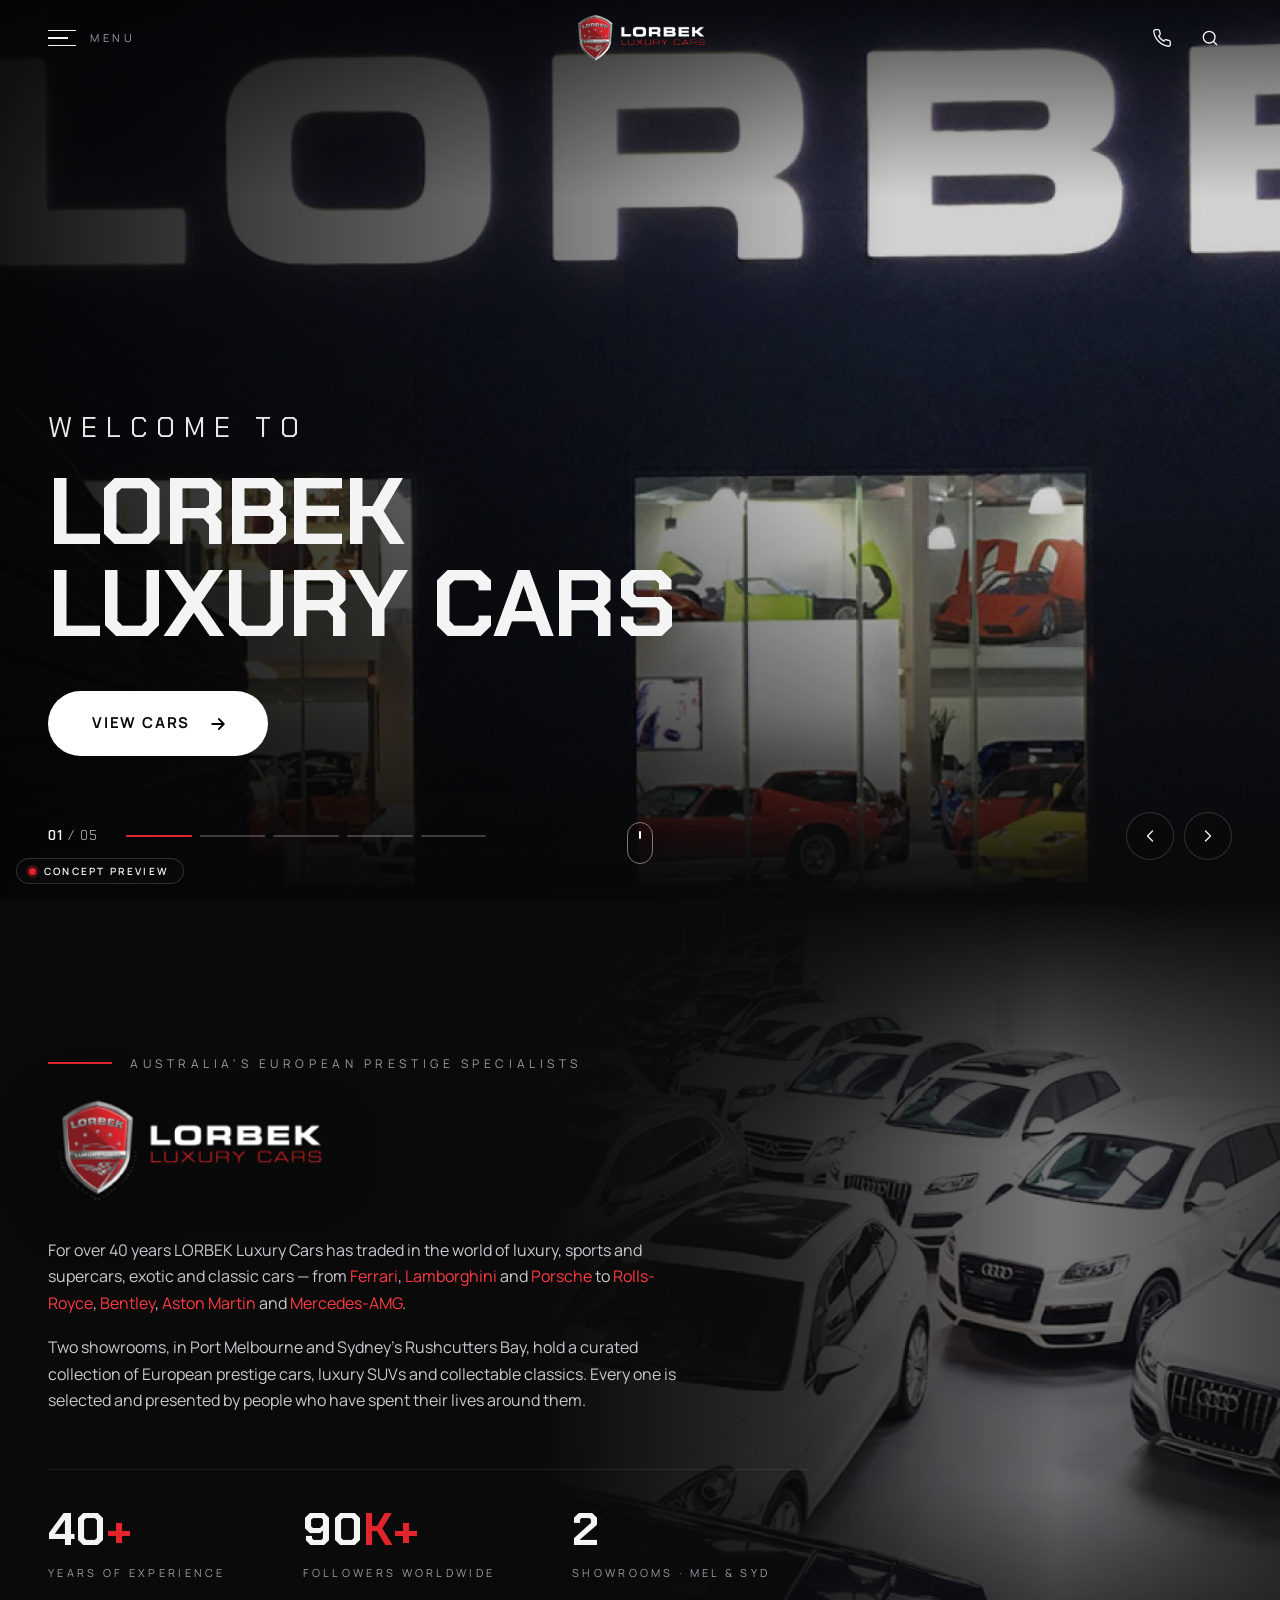
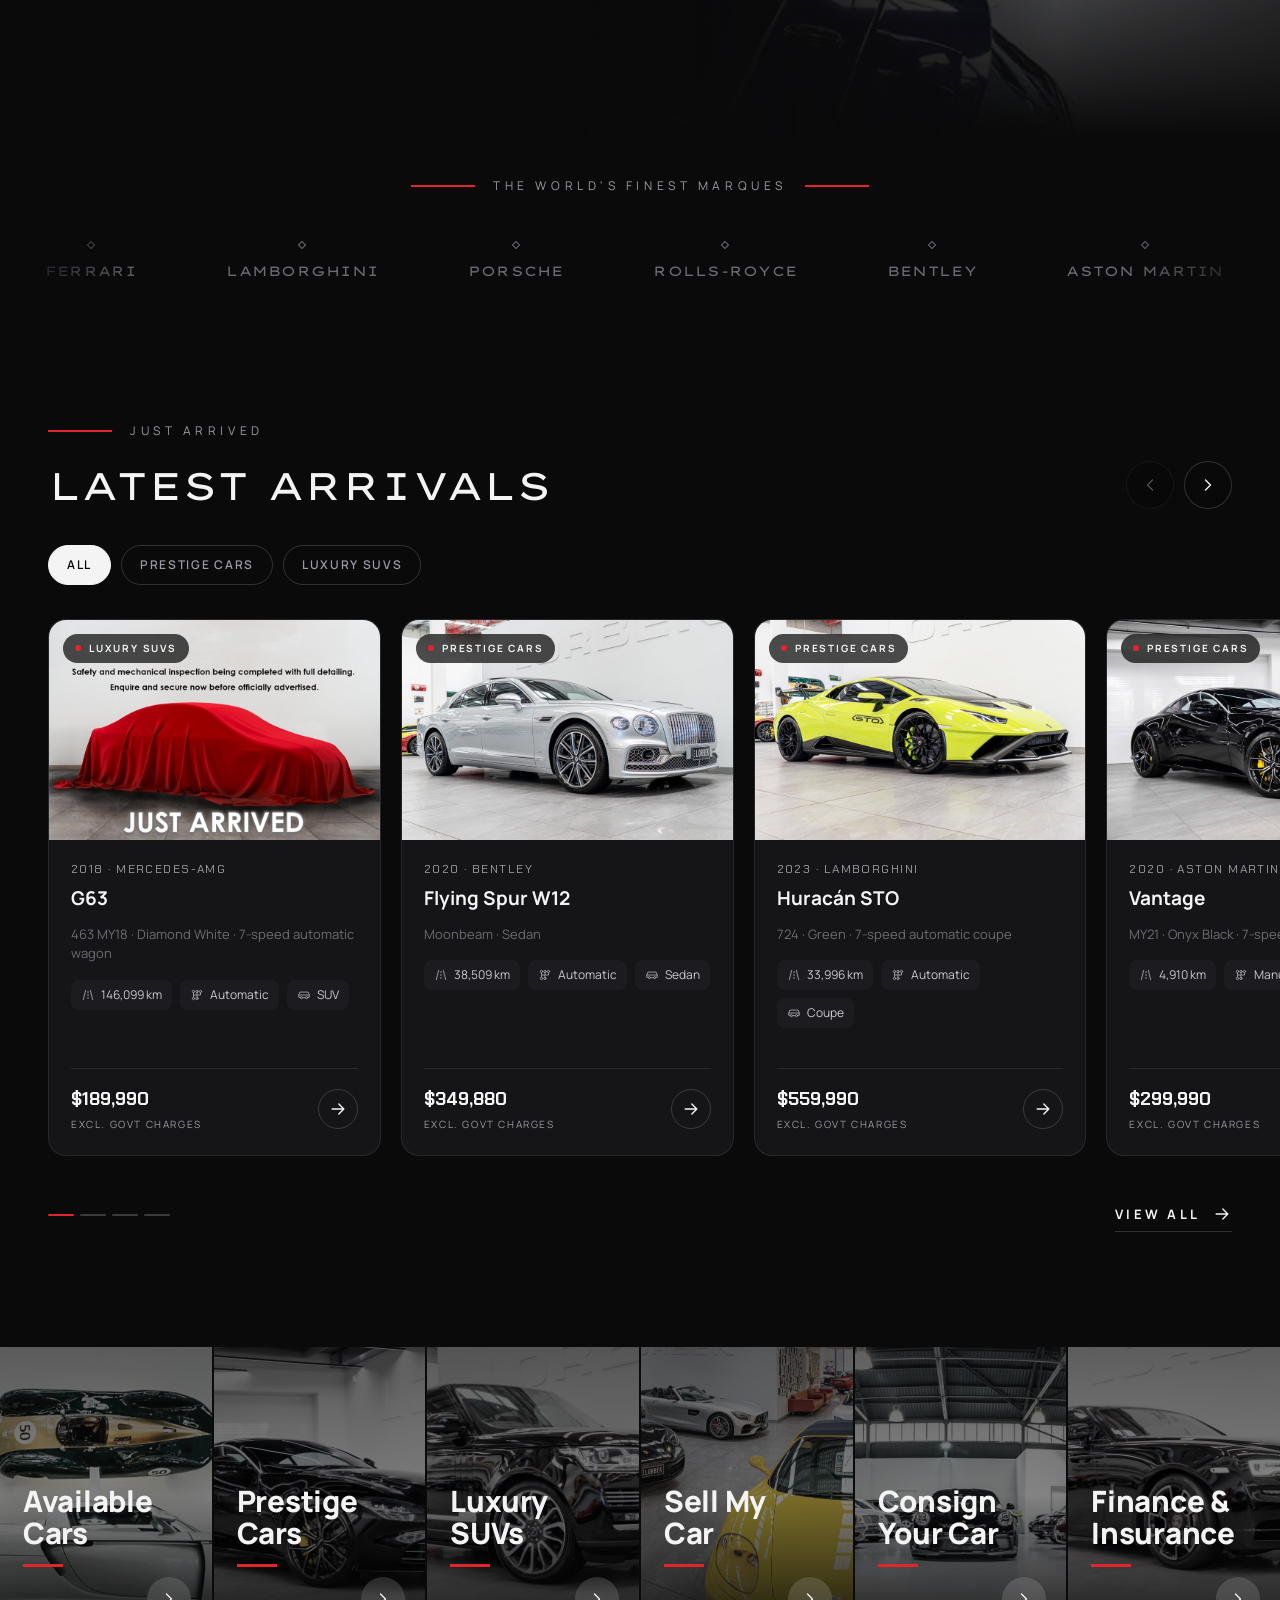
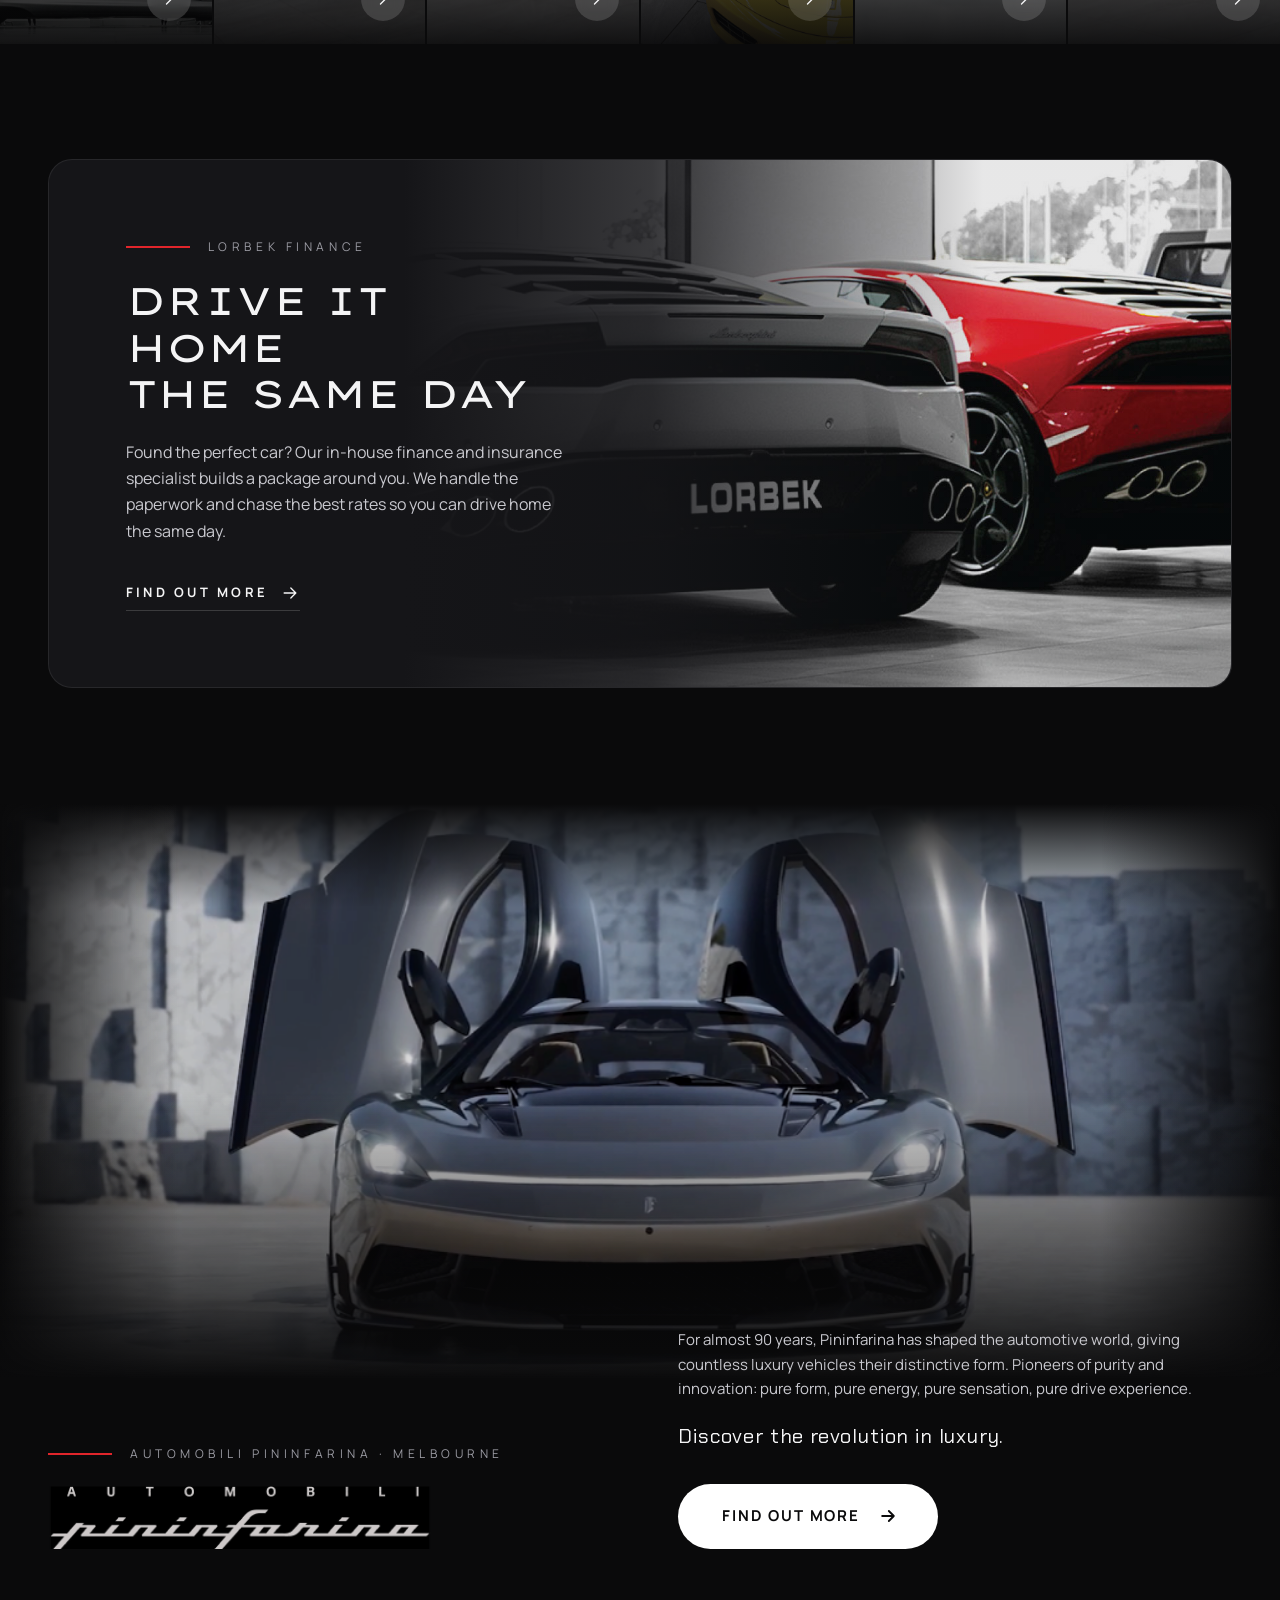
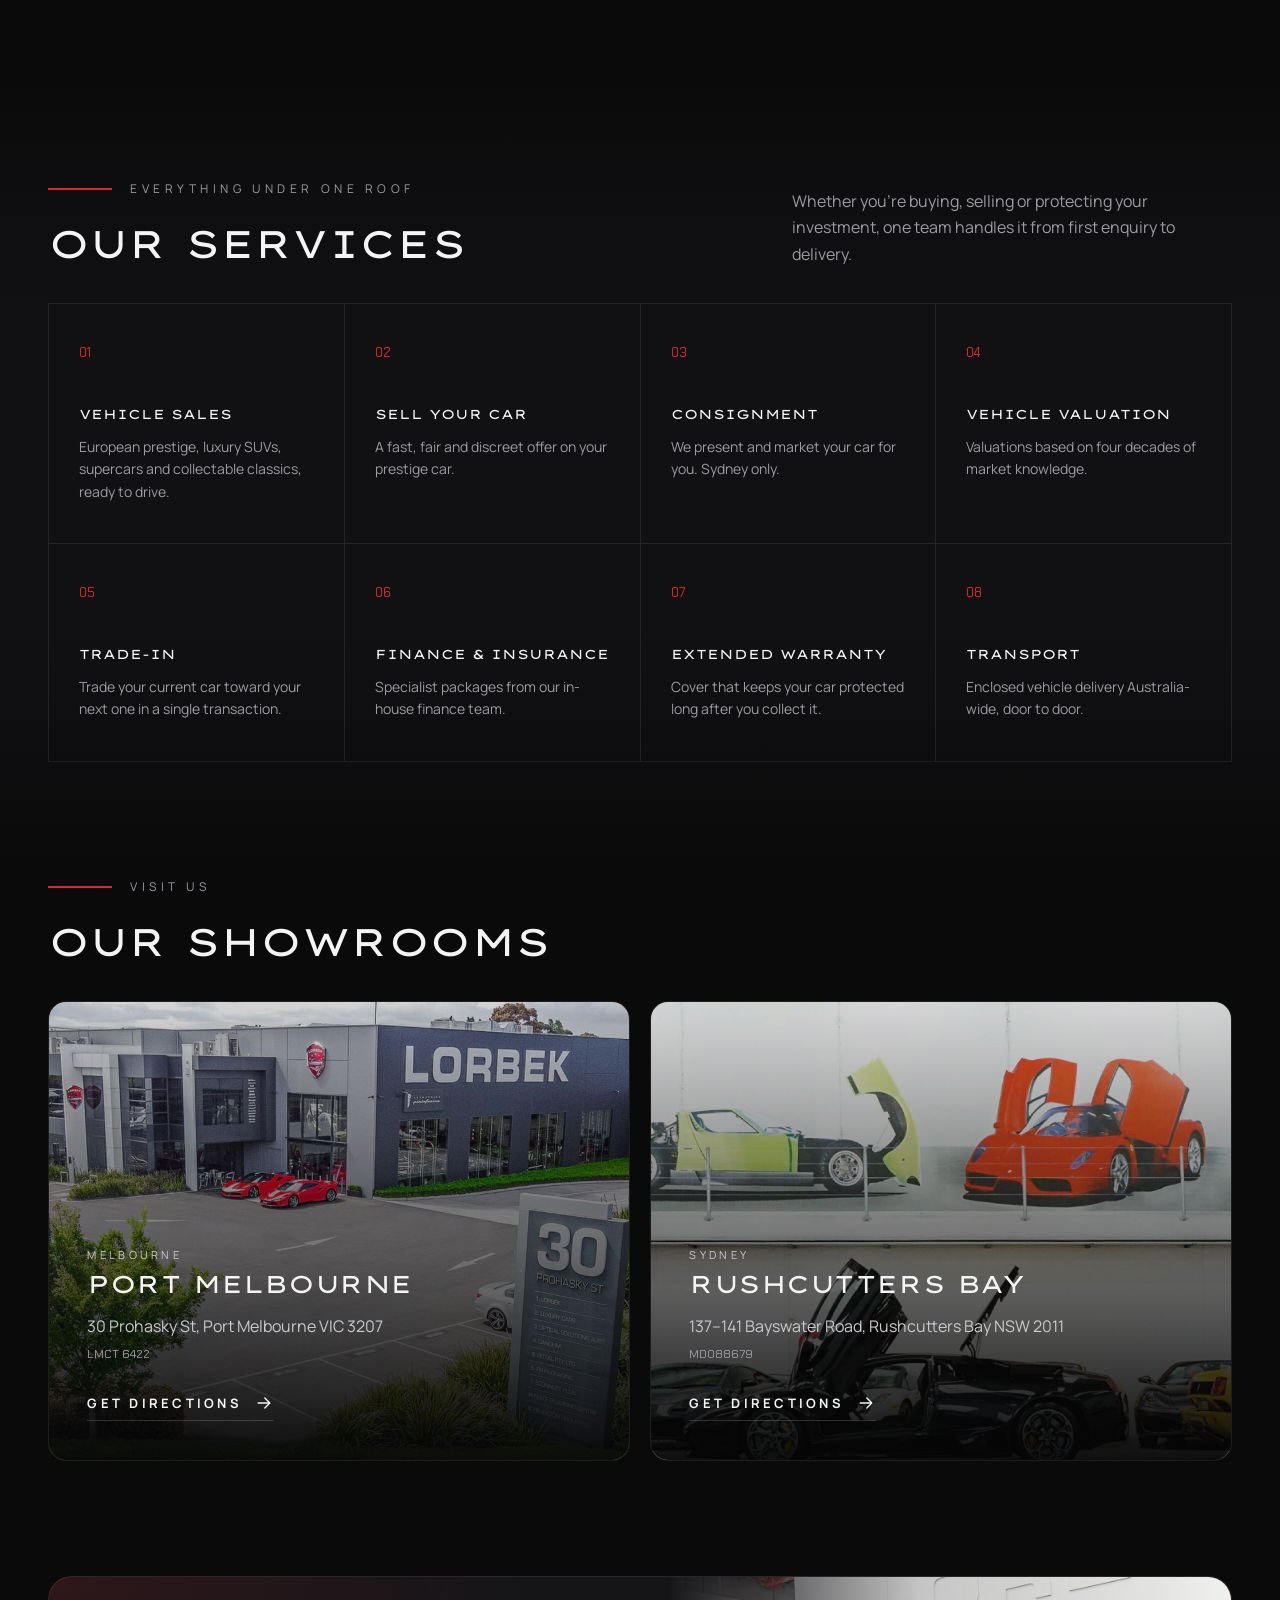
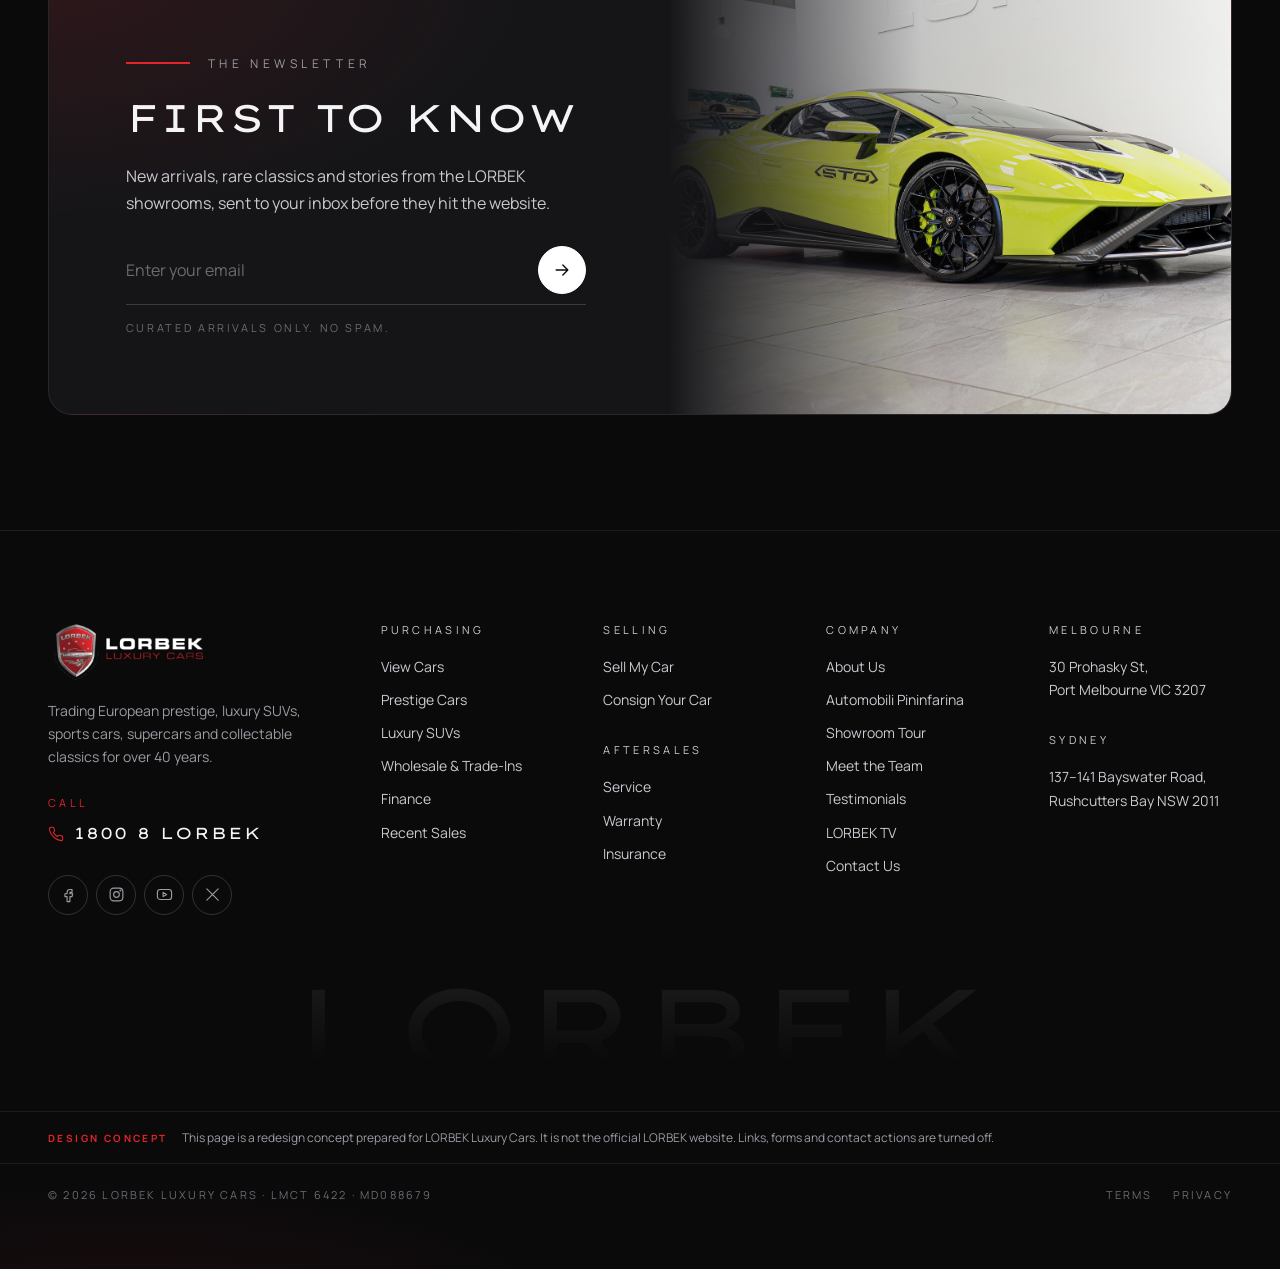
==== concept-share/index.html @ 87b2e8a1 "Initial Upload" ====
<!doctype html>
<html lang="en-AU">
<head>
  <meta charset="utf-8">
  <meta name="viewport" content="width=device-width, initial-scale=1">
  <title>LORBEK Website Concept</title>
  <meta name="robots" content="noindex, nofollow">
  <meta name="description" content="LORBEK Luxury Cars has traded European prestige, luxury SUVs, sports cars, supercars and collectable classics for over 40 years. Showrooms in Port Melbourne and Rushcutters Bay, Sydney.">
  <meta name="theme-color" content="#0a0a0b">
  <link rel="icon" href="assets/img/logo.png">
  <link rel="preconnect" href="https://fonts.googleapis.com">
  <link rel="preconnect" href="https://fonts.gstatic.com" crossorigin>
  <link href="https://fonts.googleapis.com/css2?family=Lexend+Zetta:wght@300;400;500&family=Chakra+Petch:wght@300;400;600;700&family=Manrope:wght@300;400;600;700;800&display=swap" rel="stylesheet">
  <link rel="stylesheet" href="assets/css/styles.css">
</head>
<body>
  <a class="skip" href="#main">Skip to content</a>

  <!-- Concept preview tag -->
  <div class="concept-tag" role="note">Concept preview</div>
  <div class="concept-toast" id="conceptToast" role="status" aria-live="polite" hidden>Turned off in this prototype</div>

  <!-- ============ HEADER ============ -->
  <header class="header" id="header">
    <div class="header__inner">
      <button class="menu-btn" id="menuOpen" aria-label="Open menu" aria-controls="menu" aria-expanded="false">
        <span class="menu-btn__lines"><i></i><i></i><i></i></span>
        <span class="menu-btn__label">Menu</span>
      </button>

      <a href="#top" class="logo" aria-label="LORBEK Luxury Cars — home">
        <img src="assets/img/logo.png" alt="LORBEK Luxury Cars" width="160" height="60">
      </a>

      <div class="header__actions">
        <a class="icon-btn hide-sm" href="tel:18008567235" aria-label="Call 1800 8 LORBEK" id="callBtn">
          <svg viewBox="0 0 24 24"><path d="M22 16.9v3a2 2 0 0 1-2.2 2 19.8 19.8 0 0 1-8.6-3.1 19.5 19.5 0 0 1-6-6A19.8 19.8 0 0 1 2.1 4.2 2 2 0 0 1 4.1 2h3a2 2 0 0 1 2 1.7c.1.9.4 1.8.7 2.7a2 2 0 0 1-.5 2.1L8 9.8a16 16 0 0 0 6 6l1.3-1.3a2 2 0 0 1 2.1-.4c.9.3 1.8.6 2.7.7a2 2 0 0 1 1.7 2z"/></svg>
        </a>
        <button class="icon-btn" id="searchOpen" aria-label="Search inventory">
          <svg viewBox="0 0 24 24"><circle cx="11" cy="11" r="7"/><path d="m20 20-3.5-3.5"/></svg>
        </button>
      </div>
    </div>
    <div class="header__progress" id="progress"></div>
  </header>

  <!-- ============ MENU OVERLAY ============ -->
  <div class="menu" id="menu" aria-hidden="true">
    <div class="menu__top">
      <button class="icon-btn" id="menuClose" aria-label="Close menu">
        <svg viewBox="0 0 24 24"><path d="M6 6l12 12M18 6 6 18"/></svg>
      </button>
      <img src="assets/img/logo.png" alt="" width="160" height="60">
      <span class="menu__spacer"></span>
    </div>
    <div class="menu__body">
      <nav class="menu__nav" aria-label="Main">
        <a href="#arrivals" data-close><span>01</span>View Cars</a>
        <a href="#categories" data-close><span>02</span>Prestige &amp; SUVs</a>
        <a href="#services" data-close><span>03</span>Sell or Consign</a>
        <a href="#finance" data-close><span>04</span>Finance</a>
        <a href="#pininfarina" data-close><span>05</span>Pininfarina</a>
        <a href="#showrooms" data-close><span>06</span>Showrooms</a>
        <a href="#contact" data-close><span>07</span>Contact</a>
      </nav>
      <div class="menu__aside">
        <div>
          <p class="eyebrow-sm">Melbourne</p>
          <p>30 Prohasky St, Port Melbourne VIC 3207</p>
        </div>
        <div>
          <p class="eyebrow-sm">Sydney</p>
          <p>137–141 Bayswater Rd, Rushcutters Bay NSW 2011</p>
        </div>
        <div>
          <p class="eyebrow-sm">Call</p>
          <p><a href="tel:18008567235">1800 8 LORBEK</a></p>
        </div>
      </div>
    </div>
  </div>

  <!-- ============ SEARCH OVERLAY ============ -->
  <div class="search" id="search" aria-hidden="true" role="dialog" aria-label="Search inventory">
    <div class="search__panel">
      <div class="search__bar">
        <svg viewBox="0 0 24 24"><circle cx="11" cy="11" r="7"/><path d="m20 20-3.5-3.5"/></svg>
        <input id="searchInput" type="search" placeholder="Search make, model or year…" autocomplete="off">
        <button class="icon-btn" id="searchClose" aria-label="Close search">
          <svg viewBox="0 0 24 24"><path d="M6 6l12 12M18 6 6 18"/></svg>
        </button>
      </div>
      <div class="search__results" id="searchResults"></div>
    </div>
  </div>

  <main id="main">
    <!-- ============ HERO ============ -->
    <section class="hero" id="top" aria-roledescription="carousel" aria-label="Featured">
      <div class="hero__slides" id="heroSlides"></div>

      <div class="hero__content">
        <p class="hero__make" id="heroMake"></p>
        <h1 class="hero__model" id="heroModel"></h1>
        <a class="btn btn--pill" id="heroCta" href="#arrivals">
          <span id="heroCtaLabel">View more</span>
          <svg viewBox="0 0 24 24"><path d="M5 12h14M13 6l6 6-6 6"/></svg>
        </a>
      </div>

      <div class="hero__ui">
        <div class="hero__count"><b id="heroIdx">01</b> / <span id="heroTotal">05</span></div>
        <div class="hero__bars" id="heroBars"></div>
        <div class="hero__arrows">
          <button class="round-btn" id="heroPrev" aria-label="Previous slide"><svg viewBox="0 0 24 24"><path d="M15 6l-6 6 6 6"/></svg></button>
          <button class="round-btn" id="heroNext" aria-label="Next slide"><svg viewBox="0 0 24 24"><path d="M9 6l6 6-6 6"/></svg></button>
        </div>
      </div>

      <a href="#about" class="hero__scroll" aria-label="Scroll down"><span></span></a>
    </section>

    <!-- ============ ABOUT ============ -->
    <section class="about" id="about">
      <div class="about__media" aria-hidden="true">
        <img src="assets/img/hero/hp-banner6.jpg" alt="" loading="lazy">
      </div>
      <div class="container about__inner">
        <p class="eyebrow reveal"><i></i>Australia's European prestige specialists</p>
        <h2 class="about__logo reveal"><img src="assets/img/logo.png" alt="LORBEK Luxury Cars" width="240" height="90"></h2>
        <div class="about__copy reveal">
          <p>For over 40 years LORBEK Luxury Cars has traded in the world of luxury, sports and supercars, exotic and classic cars — from <a href="#arrivals">Ferrari</a>, <a href="#arrivals">Lamborghini</a> and <a href="#arrivals">Porsche</a> to <a href="#arrivals">Rolls-Royce</a>, <a href="#arrivals">Bentley</a>, <a href="#arrivals">Aston Martin</a> and <a href="#arrivals">Mercedes-AMG</a>.</p>
          <p>Two showrooms, in Port Melbourne and Sydney's Rushcutters Bay, hold a curated collection of European prestige cars, luxury SUVs and collectable classics. Every one is selected and presented by people who have spent their lives around them.</p>
        </div>
        <dl class="stats reveal">
          <div><dt><span class="count" data-to="40">0</span><span class="red">+</span></dt><dd>Years of experience</dd></div>
          <div><dt><span class="count" data-to="90">0</span><span class="red">K+</span></dt><dd>Followers worldwide</dd></div>
          <div><dt><span class="count" data-to="2">0</span></dt><dd>Showrooms · MEL &amp; SYD</dd></div>
        </dl>
      </div>
    </section>

    <!-- ============ BRANDS MARQUEE ============ -->
    <section class="brands" aria-label="Marques we trade">
      <p class="eyebrow eyebrow--center reveal"><i></i>The world's finest marques<i></i></p>
      <div class="marquee">
        <div class="marquee__track" id="marquee"></div>
      </div>
    </section>

    <!-- ============ LATEST ARRIVALS ============ -->
    <section class="arrivals" id="arrivals">
      <div class="container section-head">
        <div>
          <p class="eyebrow reveal"><i></i>Just arrived</p>
          <h2 class="h2 reveal">Latest Arrivals</h2>
        </div>
        <div class="arrivals__controls">
          <button class="round-btn" id="carPrev" aria-label="Previous cars"><svg viewBox="0 0 24 24"><path d="M15 6l-6 6 6 6"/></svg></button>
          <button class="round-btn" id="carNext" aria-label="Next cars"><svg viewBox="0 0 24 24"><path d="M9 6l6 6-6 6"/></svg></button>
        </div>
      </div>

      <div class="filters container reveal" role="tablist" aria-label="Filter by category">
        <button class="chip is-active" data-filter="all" role="tab" aria-selected="true">All</button>
        <button class="chip" data-filter="Prestige Cars" role="tab" aria-selected="false">Prestige Cars</button>
        <button class="chip" data-filter="Luxury SUVs" role="tab" aria-selected="false">Luxury SUVs</button>
      </div>

      <div class="track" id="carTrack" tabindex="0" aria-label="Latest arrivals"></div>

      <div class="container arrivals__foot">
        <div class="dashes" id="carDashes"></div>
        <a class="link-arrow" href="https://www.lorbek.com.au/stock" target="_blank" rel="noopener">View all <svg viewBox="0 0 24 24"><path d="M5 12h14M13 6l6 6-6 6"/></svg></a>
      </div>
    </section>

    <!-- ============ CATEGORY TILES ============ -->
    <section class="tiles" id="categories" aria-label="Explore">
      <a class="tile reveal" href="#arrivals" data-filter-link="all">
        <img src="assets/img/hero/hp-banner8.jpg" alt="" loading="lazy">
        <span class="tile__title">Available<br>Cars</span>
        <span class="tile__go"><svg viewBox="0 0 24 24"><path d="M9 6l6 6-6 6"/></svg></span>
      </a>
      <a class="tile reveal" href="#arrivals" data-filter-link="Prestige Cars">
        <img src="assets/img/cars/sm/car4.jpg" alt="" loading="lazy">
        <span class="tile__title">Prestige<br>Cars</span>
        <span class="tile__go"><svg viewBox="0 0 24 24"><path d="M9 6l6 6-6 6"/></svg></span>
      </a>
      <a class="tile reveal" href="#arrivals" data-filter-link="Luxury SUVs">
        <img src="assets/img/cars/sm/car5.jpg" alt="" loading="lazy">
        <span class="tile__title">Luxury<br>SUVs</span>
        <span class="tile__go"><svg viewBox="0 0 24 24"><path d="M9 6l6 6-6 6"/></svg></span>
      </a>
      <a class="tile reveal" href="#services">
        <img src="assets/img/hero/hp-banner4.jpg" alt="" loading="lazy">
        <span class="tile__title">Sell My<br>Car</span>
        <span class="tile__go"><svg viewBox="0 0 24 24"><path d="M9 6l6 6-6 6"/></svg></span>
      </a>
      <a class="tile reveal" href="#services">
        <img src="assets/img/hero/hp-banner5.jpg" alt="" loading="lazy">
        <span class="tile__title">Consign<br>Your Car</span>
        <span class="tile__go"><svg viewBox="0 0 24 24"><path d="M9 6l6 6-6 6"/></svg></span>
      </a>
      <a class="tile reveal" href="#finance">
        <img src="assets/img/cars/sm/car11.jpg" alt="" loading="lazy">
        <span class="tile__title">Finance &amp;<br>Insurance</span>
        <span class="tile__go"><svg viewBox="0 0 24 24"><path d="M9 6l6 6-6 6"/></svg></span>
      </a>
    </section>

    <!-- ============ FINANCE PROMO ============ -->
    <section class="container" id="finance">
      <div class="promo reveal">
        <div class="promo__media" aria-hidden="true">
          <img src="assets/img/hero/hp-banner7.jpg" alt="" loading="lazy">
        </div>
        <div class="promo__body">
          <p class="eyebrow"><i></i>LORBEK Finance</p>
          <h2 class="h2">Drive it home<br>the same day</h2>
          <p>Found the perfect car? Our in-house finance and insurance specialist builds a package around you. We handle the paperwork and chase the best rates so you can drive home the same day.</p>
          <a class="link-arrow" href="#contact">Find out more <svg viewBox="0 0 24 24"><path d="M5 12h14M13 6l6 6-6 6"/></svg></a>
        </div>
      </div>
    </section>


    <!-- ============ AUTOMOBILI PININFARINA ============ -->
    <section class="apf" id="pininfarina" aria-labelledby="apfTitle">
      <div class="apf__media">
        <img src="assets/img/pininfarina.png" alt="Automobili Pininfarina Battista with its doors raised" loading="lazy">
      </div>
      <div class="container apf__grid">
        <div class="reveal">
          <p class="eyebrow"><i></i>Automobili Pininfarina · Melbourne</p>
          <h2 class="sr-only" id="apfTitle">Automobili Pininfarina</h2>
          <img class="apf__logo" src="assets/img/pininfarina-logo.png" alt="Automobili Pininfarina" width="400" height="65">
        </div>
        <div class="apf__copy reveal">
          <p>For almost 90 years, Pininfarina has shaped the automotive world, giving countless luxury vehicles their distinctive form. Pioneers of purity and innovation: pure form, pure energy, pure sensation, pure drive experience.</p>
          <p class="apf__lead">Discover the revolution in luxury.</p>
          <a class="btn btn--pill" href="https://apf-melbourne.com.au/" target="_blank" rel="noopener">Find out more <svg viewBox="0 0 24 24"><path d="M5 12h14M13 6l6 6-6 6"/></svg></a>
        </div>
      </div>
    </section>

    <!-- ============ SERVICES ============ -->
    <section class="services" id="services">
      <div class="container">
        <div class="section-head">
          <div>
            <p class="eyebrow reveal"><i></i>Everything under one roof</p>
            <h2 class="h2 reveal">Our Services</h2>
          </div>
          <p class="section-head__note reveal">Whether you're buying, selling or protecting your investment, one team handles it from first enquiry to delivery.</p>
        </div>
        <ol class="services__grid">
          <li class="svc reveal"><span class="svc__no">01</span><h3>Vehicle Sales</h3><p>European prestige, luxury SUVs, supercars and collectable classics, ready to drive.</p></li>
          <li class="svc reveal"><span class="svc__no">02</span><h3>Sell Your Car</h3><p>A fast, fair and discreet offer on your prestige car.</p></li>
          <li class="svc reveal"><span class="svc__no">03</span><h3>Consignment</h3><p>We present and market your car for you. Sydney only.</p></li>
          <li class="svc reveal"><span class="svc__no">04</span><h3>Vehicle Valuation</h3><p>Valuations based on four decades of market knowledge.</p></li>
          <li class="svc reveal"><span class="svc__no">05</span><h3>Trade-In</h3><p>Trade your current car toward your next one in a single transaction.</p></li>
          <li class="svc reveal"><span class="svc__no">06</span><h3>Finance &amp; Insurance</h3><p>Specialist packages from our in-house finance team.</p></li>
          <li class="svc reveal"><span class="svc__no">07</span><h3>Extended Warranty</h3><p>Cover that keeps your car protected long after you collect it.</p></li>
          <li class="svc reveal"><span class="svc__no">08</span><h3>Transport</h3><p>Enclosed vehicle delivery Australia-wide, door to door.</p></li>
        </ol>
      </div>
    </section>

    <!-- ============ SHOWROOMS ============ -->
    <section class="showrooms container" id="showrooms">
      <div class="section-head">
        <div>
          <p class="eyebrow reveal"><i></i>Visit us</p>
          <h2 class="h2 reveal">Our Showrooms</h2>
        </div>
      </div>
      <div class="showrooms__grid">
        <article class="room reveal">
          <img src="assets/img/hero/dealership.jpg" alt="LORBEK Port Melbourne showroom" loading="lazy">
          <div class="room__body">
            <p class="eyebrow-sm">Melbourne</p>
            <h3>Port Melbourne</h3>
            <p>30 Prohasky St, Port Melbourne VIC 3207</p>
            <p class="room__lic">LMCT 6422</p>
            <a class="link-arrow" href="https://maps.google.com/?q=30+Prohasky+St+Port+Melbourne+VIC+3207" target="_blank" rel="noopener">Get directions <svg viewBox="0 0 24 24"><path d="M5 12h14M13 6l6 6-6 6"/></svg></a>
          </div>
        </article>
        <article class="room reveal">
          <img src="assets/img/hero/hp-banner3.jpg" alt="LORBEK showroom interior" loading="lazy">
          <div class="room__body">
            <p class="eyebrow-sm">Sydney</p>
            <h3>Rushcutters Bay</h3>
            <p>137–141 Bayswater Road, Rushcutters Bay NSW 2011</p>
            <p class="room__lic">MD088679</p>
            <a class="link-arrow" href="https://maps.google.com/?q=137+Bayswater+Road+Rushcutters+Bay+NSW+2011" target="_blank" rel="noopener">Get directions <svg viewBox="0 0 24 24"><path d="M5 12h14M13 6l6 6-6 6"/></svg></a>
          </div>
        </article>
      </div>
    </section>

    <!-- ============ NEWSLETTER ============ -->
    <section class="container" id="newsletter">
      <div class="news reveal">
        <div class="news__body">
          <p class="eyebrow"><i></i>The newsletter</p>
          <h2 class="h2">First to know</h2>
          <p>New arrivals, rare classics and stories from the LORBEK showrooms, sent to your inbox before they hit the website.</p>
          <form class="news__form" id="newsForm" novalidate>
            <label class="sr-only" for="newsEmail">Email address</label>
            <input id="newsEmail" type="email" placeholder="Enter your email" required>
            <button class="round-btn round-btn--light" aria-label="Subscribe"><svg viewBox="0 0 24 24"><path d="M5 12h14M13 6l6 6-6 6"/></svg></button>
          </form>
          <p class="news__fine" id="newsMsg">Curated arrivals only. No spam.</p>
        </div>
        <div class="news__media" aria-hidden="true">
          <img src="assets/img/cars/car3.jpg" alt="" loading="lazy">
        </div>
      </div>
    </section>
  </main>

  <!-- ============ FOOTER ============ -->
  <footer class="footer" id="contact">
    <div class="container footer__grid">
      <div class="footer__brand">
        <img src="assets/img/logo.png" alt="LORBEK Luxury Cars" width="180" height="68">
        <p>Trading European prestige, luxury SUVs, sports cars, supercars and collectable classics for over 40 years.</p>
        <p class="eyebrow-sm">Call</p>
        <a class="footer__phone" href="tel:18008567235">
          <svg viewBox="0 0 24 24"><path d="M22 16.9v3a2 2 0 0 1-2.2 2 19.8 19.8 0 0 1-8.6-3.1 19.5 19.5 0 0 1-6-6A19.8 19.8 0 0 1 2.1 4.2 2 2 0 0 1 4.1 2h3a2 2 0 0 1 2 1.7c.1.9.4 1.8.7 2.7a2 2 0 0 1-.5 2.1L8 9.8a16 16 0 0 0 6 6l1.3-1.3a2 2 0 0 1 2.1-.4c.9.3 1.8.6 2.7.7a2 2 0 0 1 1.7 2z"/></svg>
          1800 8 LORBEK
        </a>
        <div class="social">
          <a href="https://www.facebook.com/lorbekcars/" target="_blank" rel="noopener" aria-label="Facebook"><svg viewBox="0 0 24 24"><path d="M14 9h3V5h-3a4 4 0 0 0-4 4v2H7v4h3v7h4v-7h3l1-4h-4V9.5a.5.5 0 0 1 .5-.5z"/></svg></a>
          <a href="https://www.instagram.com/lorbekluxurycars/" target="_blank" rel="noopener" aria-label="Instagram"><svg viewBox="0 0 24 24"><rect x="3" y="3" width="18" height="18" rx="5"/><circle cx="12" cy="12" r="4"/><circle cx="17.5" cy="6.5" r=".6"/></svg></a>
          <a href="https://www.youtube.com/user/LorbekLuxuryCars327" target="_blank" rel="noopener" aria-label="YouTube"><svg viewBox="0 0 24 24"><rect x="2" y="5" width="20" height="14" rx="4"/><path d="m10 9 5 3-5 3z"/></svg></a>
          <a href="https://twitter.com/LorbekLuxCars" target="_blank" rel="noopener" aria-label="X (Twitter)"><svg viewBox="0 0 24 24"><path d="M4 4l16 16M20 4 4 20"/></svg></a>
        </div>
      </div>

      <nav class="footer__col" aria-label="Purchasing">
        <p class="eyebrow-sm">Purchasing</p>
        <a href="#arrivals">View Cars</a>
        <a href="#categories">Prestige Cars</a>
        <a href="#categories">Luxury SUVs</a>
        <a href="https://www.lorbek.com.au/stock?condition=Wholesale" target="_blank" rel="noopener">Wholesale &amp; Trade-Ins</a>
        <a href="#finance">Finance</a>
        <a href="https://www.lorbek.com.au/recent-sales" target="_blank" rel="noopener">Recent Sales</a>
      </nav>
      <nav class="footer__col" aria-label="Selling and aftersales">
        <p class="eyebrow-sm">Selling</p>
        <a href="#services">Sell My Car</a>
        <a href="#services">Consign Your Car</a>
        <p class="eyebrow-sm footer__gap">Aftersales</p>
        <a href="#services">Service</a>
        <a href="#services">Warranty</a>
        <a href="#services">Insurance</a>
      </nav>
      <nav class="footer__col" aria-label="Company">
        <p class="eyebrow-sm">Company</p>
        <a href="#about">About Us</a>
        <a href="#pininfarina">Automobili Pininfarina</a>
        <a href="#showrooms">Showroom Tour</a>
        <a href="https://www.lorbek.com.au/about/meet-the-team" target="_blank" rel="noopener">Meet the Team</a>
        <a href="https://www.lorbek.com.au/testimonials" target="_blank" rel="noopener">Testimonials</a>
        <a href="https://www.lorbek.com.au/about/lorbek-tv" target="_blank" rel="noopener">LORBEK TV</a>
        <a href="#contact">Contact Us</a>
      </nav>
      <div class="footer__col">
        <p class="eyebrow-sm">Melbourne</p>
        <p>30 Prohasky St,<br>Port Melbourne VIC 3207</p>
        <p class="eyebrow-sm footer__gap">Sydney</p>
        <p>137–141 Bayswater Road,<br>Rushcutters Bay NSW 2011</p>
      </div>
    </div>
    <div class="footer__wordmark" aria-hidden="true">LORBEK</div>
    <div class="container concept-note" role="note">
      <b>Design concept</b> This page is a redesign concept prepared for LORBEK Luxury Cars. It is not the official LORBEK website. Links, forms and contact actions are turned off.
    </div>
    <div class="container footer__legal">
      <span>© <span id="year">2026</span> LORBEK Luxury Cars · LMCT 6422 · MD088679</span>
      <span><a href="https://www.lorbek.com.au/privacy-policy" target="_blank" rel="noopener">Terms</a><a href="https://www.lorbek.com.au/privacy-policy" target="_blank" rel="noopener">Privacy</a></span>
    </div>
  </footer>

  <script src="assets/js/main.js" defer></script>
</body>
</html>
---- concept-share/assets/css/styles.css ----
/* ==========================================================================
   LORBEK Luxury Cars — dark luxury theme
   ========================================================================== */

:root {
  color-scheme: dark;
  --bg: #0a0a0b;
  --bg-2: #111113;
  --surface: #151518;
  --surface-2: #1c1c20;
  --line: rgba(255, 255, 255, 0.08);
  --line-2: rgba(255, 255, 255, 0.16);
  --text: #f4f4f5;
  --muted: #9b9ba3;
  --dim: #6b6b73;
  --red: #e1252b;
  --red-2: #ff3b41;

  --f-display: "Lexend Zetta", system-ui, sans-serif;
  --f-body: "Manrope", system-ui, -apple-system, sans-serif;
  --f-mono: "Chakra Petch", system-ui, sans-serif;

  --gutter: clamp(16px, 4vw, 48px);
  --max: 1440px;
  --radius: 18px;
  --ease: cubic-bezier(.22, .8, .2, 1);
  --header-h: 76px;
}

*, *::before, *::after { box-sizing: border-box; }
html { overflow-x: clip; scroll-behavior: smooth; -webkit-text-size-adjust: 100%; }
body {
  margin: 0;
  background: var(--bg);
  color: var(--text);
  font-family: var(--f-body);
  font-size: 16px;
  line-height: 1.65;
  -webkit-font-smoothing: antialiased;
  overflow-x: hidden;
}
body.is-locked { overflow: hidden; }
img { display: block; max-width: 100%; }
a { color: inherit; text-decoration: none; }
button { font: inherit; color: inherit; background: none; border: 0; cursor: pointer; padding: 0; }
svg { width: 20px; height: 20px; fill: none; stroke: currentColor; stroke-width: 1.6; stroke-linecap: round; stroke-linejoin: round; flex: none; }
::selection { background: var(--red); color: #fff; }
:focus-visible { outline: 2px solid var(--red); outline-offset: 3px; border-radius: 4px; }

.sr-only { position: absolute; width: 1px; height: 1px; overflow: hidden; clip: rect(0 0 0 0); white-space: nowrap; }
.skip { position: absolute; left: -999px; top: 8px; z-index: 999; background: var(--red); color: #fff; padding: 8px 14px; border-radius: 6px; }
.skip:focus { left: 8px; }

.container { width: 100%; max-width: var(--max); margin-inline: auto; padding-inline: var(--gutter); }
.red { color: var(--red); }

/* ---------- Type helpers ---------- */
.eyebrow {
  display: flex; align-items: center; gap: 18px;
  margin: 0 0 22px;
  font-size: 12px; font-weight: 400; letter-spacing: .38em; text-transform: uppercase;
  color: var(--muted);
}
.eyebrow i { display: block; width: 64px; height: 2px; background: var(--red); flex: none; }
.eyebrow--center { justify-content: center; text-align: center; }
.eyebrow-sm {
  margin: 0 0 8px;
  font-size: 11px; letter-spacing: .3em; text-transform: uppercase; color: var(--red);
}
.h2 {
  margin: 0;
  font-family: var(--f-display); font-weight: 400;
  font-size: clamp(22px, 3vw, 40px); line-height: 1.2;
  letter-spacing: -.02em; text-transform: uppercase;
}

/* ---------- Buttons ---------- */
.btn { display: inline-flex; align-items: center; gap: 18px; font-weight: 700; letter-spacing: .12em; text-transform: uppercase; }
.btn--pill {
  padding: 20px 40px 20px 44px; border-radius: 999px;
  background: #fff; color: #0a0a0b; font-size: 15px;
  transition: transform .4s var(--ease), background .3s, color .3s;
}
.btn--pill svg { transition: transform .4s var(--ease); stroke-width: 2.2; }
.btn--pill:hover { background: var(--red); color: #fff; }
.btn--pill:hover svg { transform: translateX(6px); }

.round-btn {
  display: grid; place-items: center;
  width: 48px; height: 48px; border-radius: 50%;
  border: 1px solid var(--line-2); color: var(--text);
  background: rgba(10, 10, 11, .35); backdrop-filter: blur(8px);
  transition: background .3s, border-color .3s, transform .3s var(--ease);
}
.round-btn:hover { background: var(--red); border-color: var(--red); }
.round-btn:active { transform: scale(.94); }
.round-btn:disabled { opacity: .3; pointer-events: none; }
.round-btn--light { background: #fff; color: #0a0a0b; border-color: #fff; }

.icon-btn { display: grid; place-items: center; width: 44px; height: 44px; border-radius: 50%; transition: background .25s, color .25s; }
.icon-btn:hover { background: rgba(255, 255, 255, .08); }

.link-arrow {
  display: inline-flex; align-items: center; gap: 12px;
  font-size: 13px; font-weight: 700; letter-spacing: .25em; text-transform: uppercase;
  color: var(--text); padding: 6px 0;
  border-bottom: 1px solid var(--line-2);
  transition: color .25s, border-color .25s, gap .35s var(--ease);
}
.link-arrow:hover { color: var(--red); border-color: var(--red); gap: 18px; }

.chip {
  padding: 9px 18px; border-radius: 999px;
  border: 1px solid var(--line-2);
  font-size: 12px; font-weight: 600; letter-spacing: .14em; text-transform: uppercase; color: var(--muted);
  transition: all .25s;
}
.chip:hover { color: var(--text); border-color: var(--text); }
.chip.is-active { background: var(--text); color: var(--bg); border-color: var(--text); }

/* ==========================================================================
   Header
   ========================================================================== */
.header {
  position: fixed; inset: 0 0 auto; z-index: 50;
  transition: background .4s, backdrop-filter .4s, border-color .4s;
  border-bottom: 1px solid transparent;
}
.header.is-scrolled { background: rgba(10, 10, 11, .78); backdrop-filter: blur(14px) saturate(140%); -webkit-backdrop-filter: blur(14px) saturate(140%); border-color: var(--line); }
.header__inner {
  height: var(--header-h);
  max-width: var(--max); margin-inline: auto; padding-inline: var(--gutter);
  display: grid; grid-template-columns: 1fr auto 1fr; align-items: center;
}
.logo img { height: 52px; width: auto; transition: height .4s var(--ease); }
.header.is-scrolled .logo img { height: 44px; }
.header__actions { display: flex; justify-content: flex-end; gap: 4px; }
.header__progress { position: absolute; left: 0; bottom: -1px; height: 2px; width: 0; background: var(--red); }

.menu-btn { display: inline-flex; align-items: center; gap: 14px; justify-self: start; padding: 10px 0; }
.menu-btn__lines { display: grid; gap: 6px; width: 28px; }
.menu-btn__lines i { display: block; height: 1.6px; background: currentColor; transition: width .35s var(--ease); }
.menu-btn__lines i:nth-child(2) { width: 70%; }
.menu-btn:hover .menu-btn__lines i:nth-child(2) { width: 100%; }
.menu-btn__label { font-size: 11px; letter-spacing: .32em; text-transform: uppercase; color: var(--muted); }

/* ---------- Menu overlay ---------- */
.menu {
  position: fixed; inset: 0; z-index: 80;
  background: radial-gradient(1200px 600px at 80% 110%, rgba(225, 37, 43, .18), transparent 60%), var(--bg);
  display: flex; flex-direction: column;
  clip-path: inset(0 0 100% 0);
  transition: clip-path .7s var(--ease);
  visibility: hidden;
}
.menu.is-open { clip-path: inset(0 0 0 0); visibility: visible; }
.menu__top { height: var(--header-h); padding-inline: var(--gutter); display: grid; grid-template-columns: 1fr auto 1fr; align-items: center; }
.menu__top img { height: 52px; width: auto; }
.menu__body {
  flex: 1; display: grid; grid-template-columns: 1.4fr 1fr; gap: 48px; align-items: center;
  max-width: var(--max); width: 100%; margin-inline: auto; padding: 24px var(--gutter) 48px;
}
.menu__nav { display: grid; }
.menu__nav a {
  display: flex; align-items: baseline; gap: 24px;
  font-family: var(--f-display); font-size: clamp(20px, 3.6vw, 46px); letter-spacing: -.02em; line-height: 1.5; text-transform: uppercase;
  color: var(--text);
  opacity: 0; transform: translateY(30px);
  transition: color .25s, opacity .6s var(--ease), transform .6s var(--ease);
}
.menu__nav a span { font-family: var(--f-mono); font-size: 13px; color: var(--red); }
.menu__nav a:hover { color: var(--red); }
.menu.is-open .menu__nav a { opacity: 1; transform: none; }
.menu.is-open .menu__nav a:nth-child(2) { transition-delay: .05s; }
.menu.is-open .menu__nav a:nth-child(3) { transition-delay: .1s; }
.menu.is-open .menu__nav a:nth-child(4) { transition-delay: .15s; }
.menu.is-open .menu__nav a:nth-child(5) { transition-delay: .2s; }
.menu.is-open .menu__nav a:nth-child(6) { transition-delay: .25s; }
.menu__aside { display: grid; gap: 28px; color: var(--muted); border-left: 1px solid var(--line); padding-left: 48px; }
.menu__aside p { margin: 0; }
.menu__aside a { color: var(--text); font-size: 22px; font-family: var(--f-display); }

/* ---------- Search overlay ---------- */
.search {
  position: fixed; inset: 0; z-index: 90;
  background: rgba(5, 5, 6, .7); backdrop-filter: blur(10px);
  display: flex; justify-content: center; align-items: flex-start;
  padding: 12vh var(--gutter) 0;
  opacity: 0; visibility: hidden; transition: opacity .3s, visibility .3s;
}
.search.is-open { opacity: 1; visibility: visible; }
.search__panel {
  width: min(760px, 100%); background: var(--surface); border: 1px solid var(--line-2); border-radius: var(--radius);
  overflow: hidden; transform: translateY(-16px); transition: transform .4s var(--ease);
  box-shadow: 0 40px 120px rgba(0, 0, 0, .6);
}
.search.is-open .search__panel { transform: none; }
.search__bar { display: flex; align-items: center; gap: 14px; padding: 10px 10px 10px 22px; border-bottom: 1px solid var(--line); }
.search__bar > svg { color: var(--muted); }
.search__bar input { flex: 1; min-width: 0; background: none; border: 0; outline: 0; color: var(--text); font: 400 18px var(--f-body); padding: 14px 0; }
.search__bar input::placeholder { color: var(--dim); }
.search__results { max-height: 56vh; overflow: auto; }
.result { display: grid; grid-template-columns: 96px 1fr auto; gap: 18px; align-items: center; padding: 12px 22px; border-bottom: 1px solid var(--line); transition: background .2s; }
.result:hover, .result:focus-visible { background: var(--surface-2); }
.result img { width: 96px; aspect-ratio: 3/2; object-fit: cover; border-radius: 8px; }
.result b { display: block; font-weight: 600; font-size: 15px; line-height: 1.35; }
.result small { color: var(--muted); font-size: 12px; letter-spacing: .08em; text-transform: uppercase; }
.result__price { font-family: var(--f-mono); font-size: 14px; white-space: nowrap; }
.search__empty { padding: 28px 22px; color: var(--muted); margin: 0; }

/* ==========================================================================
   Hero
   ========================================================================== */
.hero { position: relative; height: 100vh; height: 100svh; min-height: 620px; overflow: hidden; background: #000; }
.hero__slides { position: absolute; inset: 0; }
.slide { position: absolute; inset: 0; opacity: 0; transition: opacity 1.2s var(--ease); }
.slide.is-active { opacity: 1; z-index: 1; }
.slide img { width: 100%; height: 100%; object-fit: cover; transform: scale(1.12); filter: brightness(.85) contrast(1.05); }
.slide.is-active img { animation: kenburns 9s linear forwards; }
@keyframes kenburns { from { transform: scale(1.12); } to { transform: scale(1.0); } }
.slide::after {
  content: ""; position: absolute; inset: 0;
  background:
    linear-gradient(90deg, rgba(5, 5, 6, .92) 0%, rgba(5, 5, 6, .55) 38%, rgba(5, 5, 6, .05) 70%),
    linear-gradient(0deg, var(--bg) 0%, rgba(10, 10, 11, .4) 22%, transparent 45%),
    linear-gradient(180deg, rgba(0, 0, 0, .65) 0%, transparent 22%);
}

.hero__content {
  position: absolute; z-index: 3; left: 0; right: 0; bottom: clamp(110px, 16vh, 180px);
  max-width: var(--max); margin-inline: auto; padding-inline: var(--gutter);
}
.hero__make, .hero__model { font-family: var(--f-mono); text-transform: uppercase; margin: 0; }
.hero__make { font-size: clamp(18px, 2.2vw, 28px); font-weight: 400; letter-spacing: .32em; color: #e9e9ec; }
.hero__model { font-size: clamp(44px, 7.4vw, 104px); line-height: .98; font-weight: 700; letter-spacing: -.01em; margin: 14px 0 40px; max-width: 12ch; }
.hero__make, .hero__model, .hero__content .btn { transition: opacity .6s var(--ease), transform .8s var(--ease); }
.hero.is-changing .hero__make,
.hero.is-changing .hero__model,
.hero.is-changing .hero__content .btn { opacity: 0; transform: translateY(24px); }
.hero.is-changing .hero__model { transition-delay: .05s; }

.hero__ui {
  position: absolute; z-index: 3; left: 0; right: 0; bottom: 40px;
  max-width: var(--max); margin-inline: auto; padding-inline: var(--gutter);
  display: flex; align-items: center; gap: 28px;
}
.hero__count { font-family: var(--f-mono); font-size: 13px; color: var(--muted); letter-spacing: .1em; }
.hero__count b { color: var(--text); font-weight: 600; }
.hero__bars { flex: 1; display: flex; gap: 8px; max-width: 360px; }
.hero__bars button { flex: 1; height: 18px; position: relative; }
.hero__bars button::before, .hero__bars button i {
  content: ""; position: absolute; left: 0; top: 50%; height: 2px; margin-top: -1px; border-radius: 2px;
}
.hero__bars button::before { right: 0; background: rgba(255, 255, 255, .22); }
.hero__bars button i { width: 0; background: var(--red); }
.hero__bars button.is-done i { width: 100%; }
.hero__bars button.is-active i { animation: fillbar var(--dur, 7s) linear forwards; }
.hero.is-paused .hero__bars button.is-active i { animation-play-state: paused; }
@keyframes fillbar { from { width: 0; } to { width: 100%; } }
.hero__arrows { margin-left: auto; display: flex; gap: 10px; }

.hero__scroll { position: absolute; z-index: 3; left: 50%; bottom: 36px; width: 26px; height: 42px; margin-left: -13px; border: 1.5px solid rgba(255, 255, 255, .45); border-radius: 14px; }
.hero__scroll span { position: absolute; left: 50%; top: 8px; width: 2px; height: 8px; margin-left: -1px; background: #fff; border-radius: 2px; animation: wheel 1.8s infinite var(--ease); }
@keyframes wheel { 0% { opacity: 0; transform: translateY(0); } 30% { opacity: 1; } 100% { opacity: 0; transform: translateY(14px); } }

/* ==========================================================================
   About
   ========================================================================== */
.about { position: relative; padding: clamp(80px, 12vw, 160px) 0; overflow: hidden; }
.about__media { position: absolute; inset: 0 0 0 42%; }
.about__media img { width: 100%; height: 100%; object-fit: cover; opacity: .55; filter: grayscale(.2) contrast(1.05); }
.about__media::after {
  content: ""; position: absolute; inset: 0;
  background: linear-gradient(90deg, var(--bg) 0%, rgba(10, 10, 11, .75) 35%, rgba(10, 10, 11, .2) 70%, rgba(10, 10, 11, .55) 100%),
              linear-gradient(0deg, var(--bg) 0%, transparent 30%, transparent 70%, var(--bg) 100%);
}
.about__inner { position: relative; }
.about__logo { margin: 0 0 36px; }
.about__logo img { width: clamp(220px, 22vw, 300px); height: auto; filter: drop-shadow(0 12px 30px rgba(0, 0, 0, .6)); }
.about__copy { max-width: 640px; color: #c9c9cf; font-size: clamp(16px, 1.25vw, 19px); }
.about__copy p { margin: 0 0 18px; }
.about__copy a { color: var(--red-2); border-bottom: 1px solid transparent; transition: border-color .2s; }
.about__copy a:hover { border-color: currentColor; }

.stats { display: flex; flex-wrap: wrap; gap: clamp(28px, 6vw, 80px); margin: 56px 0 0; padding-top: 36px; border-top: 1px solid var(--line); max-width: 760px; }
.stats dt { font-family: var(--f-mono); font-size: clamp(30px, 3.6vw, 46px); font-weight: 700; line-height: 1; }
.stats dd { margin: 12px 0 0; font-size: 11px; letter-spacing: .3em; text-transform: uppercase; color: var(--muted); }

/* ==========================================================================
   Brands marquee
   ========================================================================== */
.brands { padding: 40px 0 clamp(70px, 9vw, 120px); }
.marquee {
  overflow: hidden; margin-top: 18px;
  -webkit-mask-image: linear-gradient(90deg, transparent, #000 12%, #000 88%, transparent);
          mask-image: linear-gradient(90deg, transparent, #000 12%, #000 88%, transparent);
}
.marquee__track { display: flex; width: max-content; animation: marquee 48s linear infinite; }
.marquee:hover .marquee__track { animation-play-state: paused; }
.brand {
  display: flex; flex-direction: column; align-items: center; gap: 12px;
  padding: 24px clamp(26px, 3.5vw, 52px);
  font-family: var(--f-display); font-size: clamp(12px, 1.05vw, 15px); letter-spacing: .02em; text-transform: uppercase;
  color: var(--dim); white-space: nowrap; transition: color .3s;
}
.brand::before { content: ""; width: 6px; height: 6px; border: 1px solid currentColor; transform: rotate(45deg); }
.brand:hover { color: var(--text); }
@keyframes marquee { to { transform: translateX(-50%); } }

/* ==========================================================================
   Section head
   ========================================================================== */
.section-head { display: flex; align-items: flex-end; justify-content: space-between; gap: 32px; margin-bottom: 36px; flex-wrap: wrap; }
.section-head__note { max-width: 440px; margin: 0; color: var(--muted); }

/* ==========================================================================
   Arrivals carousel
   ========================================================================== */
.arrivals { padding-bottom: clamp(70px, 9vw, 120px); }
.arrivals__controls { display: flex; gap: 10px; }
.filters { display: flex; gap: 10px; flex-wrap: wrap; margin-bottom: 28px; }

.track {
  display: grid; grid-auto-flow: column;
  grid-auto-columns: clamp(280px, 26vw, 380px);
  gap: 20px;
  overflow-x: auto; overscroll-behavior-x: contain;
  scroll-snap-type: x mandatory; scroll-behavior: smooth;
  padding: 6px max(var(--gutter), calc((100vw - var(--max)) / 2 + var(--gutter))) 24px;
  scroll-padding-inline: max(var(--gutter), calc((100vw - var(--max)) / 2 + var(--gutter)));
  scrollbar-width: none; cursor: grab;
}
.track::-webkit-scrollbar { display: none; }
.track.is-dragging { cursor: grabbing; scroll-snap-type: none; scroll-behavior: auto; }
.track.is-dragging .card { pointer-events: none; }

.card {
  scroll-snap-align: start;
  display: flex; flex-direction: column;
  background: var(--surface); border: 1px solid var(--line); border-radius: var(--radius);
  overflow: hidden;
  transition: border-color .35s, transform .5s var(--ease), box-shadow .5s var(--ease);
}
.card:hover { border-color: var(--line-2); transform: translateY(-6px); box-shadow: 0 30px 60px -20px rgba(0, 0, 0, .8); }
.card[hidden] { display: none; }
.card__media { position: relative; aspect-ratio: 3 / 2; overflow: hidden; background: var(--surface-2); }
.card__media img { width: 100%; height: 100%; object-fit: cover; transition: transform 1.1s var(--ease); }
.card:hover .card__media img { transform: scale(1.06); }
.card__badge {
  position: absolute; left: 14px; top: 14px;
  padding: 6px 12px; border-radius: 999px;
  background: rgba(10, 10, 11, .72); backdrop-filter: blur(6px);
  font-size: 10px; font-weight: 700; letter-spacing: .18em; text-transform: uppercase;
}
.card__badge::before { content: ""; display: inline-block; width: 6px; height: 6px; border-radius: 50%; background: var(--red); margin-right: 8px; vertical-align: 1px; }
.card__body { padding: 20px 22px 22px; display: flex; flex-direction: column; flex: 1; }
.card__make { font-family: var(--f-mono); font-size: 12px; color: var(--muted); letter-spacing: .12em; text-transform: uppercase; }
.card__title { margin: 6px 0 14px; font-size: 19px; font-weight: 700; line-height: 1.3; }
.card__desc { margin: 0 0 16px; font-size: 13px; color: var(--dim); line-height: 1.5; display: -webkit-box; -webkit-line-clamp: 2; -webkit-box-orient: vertical; overflow: hidden; }
.specs { display: flex; flex-wrap: wrap; gap: 8px; margin: 0 0 20px; padding: 0; list-style: none; }
.specs li { display: inline-flex; align-items: center; gap: 6px; padding: 5px 10px; border-radius: 8px; background: var(--surface-2); font-size: 12px; color: #c9c9cf; }
.specs svg { width: 14px; height: 14px; color: var(--muted); }
.card__foot { margin-top: auto; display: flex; align-items: center; justify-content: space-between; padding-top: 16px; border-top: 1px solid var(--line); }
.price { font-family: var(--f-mono); font-size: 18px; font-weight: 700; }
.price small { display: block; font-family: var(--f-body); font-size: 10px; font-weight: 400; letter-spacing: .16em; text-transform: uppercase; color: var(--muted); margin-top: 2px; }
.card__go { display: grid; place-items: center; width: 40px; height: 40px; border-radius: 50%; border: 1px solid var(--line-2); transition: all .3s; }
.card:hover .card__go { background: var(--red); border-color: var(--red); transform: rotate(-45deg); }

.arrivals__foot { display: flex; align-items: center; justify-content: space-between; gap: 24px; margin-top: 18px; }
.dashes { display: flex; gap: 6px; flex: 1; min-width: 0; }
.dashes button { flex: 0 1 26px; min-width: 6px; height: 14px; position: relative; }
.dashes button::before { content: ""; position: absolute; inset: 6px 0; border-radius: 2px; background: rgba(255, 255, 255, .2); transition: background .3s; }
.dashes button.is-active::before { background: var(--red); }

/* ==========================================================================
   Category tiles
   ========================================================================== */
.tiles {
  display: grid; grid-template-columns: repeat(6, 1fr); gap: 2px;
  padding-bottom: clamp(70px, 9vw, 120px);
}
.tile { position: relative; aspect-ratio: 3 / 4.2; overflow: hidden; background: var(--surface); isolation: isolate; }
.tile img { position: absolute; inset: 0; width: 100%; height: 100%; object-fit: cover; z-index: -2; transition: transform 1.2s var(--ease), filter .6s; filter: grayscale(.35) brightness(.8); }
.tile::before { content: ""; position: absolute; inset: 0; z-index: -1; background: linear-gradient(0deg, rgba(5, 5, 6, .92) 0%, rgba(5, 5, 6, .35) 50%, rgba(5, 5, 6, .55) 100%); transition: opacity .5s; }
.tile:hover img { transform: scale(1.08); filter: none; }
.tile__title {
  position: absolute; left: clamp(16px, 1.8vw, 28px); bottom: clamp(70px, 6vw, 92px);
  font-size: clamp(22px, 2.3vw, 36px); font-weight: 800; line-height: 1.08; letter-spacing: -.01em;
}
.tile__title::after { content: ""; display: block; width: 40px; height: 3px; margin-top: 14px; background: var(--red); transition: width .5s var(--ease); }
.tile:hover .tile__title::after { width: 80px; }
.tile__go {
  position: absolute; right: clamp(14px, 1.6vw, 24px); bottom: clamp(18px, 1.8vw, 28px);
  display: grid; place-items: center; width: 44px; height: 44px; border-radius: 50%;
  background: rgba(255, 255, 255, .14); backdrop-filter: blur(6px); transition: background .3s, transform .4s var(--ease);
}
.tile:hover .tile__go { background: var(--red); transform: translateX(4px); }

/* ==========================================================================
   Finance promo
   ========================================================================== */
#finance { padding-bottom: clamp(70px, 9vw, 120px); }
.promo {
  position: relative; display: grid; grid-template-columns: 1fr 1fr; min-height: 520px;
  border-radius: calc(var(--radius) + 6px); overflow: hidden;
  background: var(--surface); border: 1px solid var(--line);
}
.promo__media { position: absolute; inset: 0 0 0 30%; }
.promo__media img { width: 100%; height: 100%; object-fit: cover; }
.promo__media::after { content: ""; position: absolute; inset: 0; background: linear-gradient(90deg, var(--surface) 0%, rgba(21, 21, 24, .85) 30%, rgba(21, 21, 24, .1) 70%); }
.promo__body { position: relative; padding: clamp(36px, 6vw, 80px); align-self: center; }
.promo__body p:not(.eyebrow) { color: #c9c9cf; max-width: 460px; margin: 22px 0 32px; }


/* ==========================================================================
   Automobili Pininfarina
   ========================================================================== */
.apf { position: relative; padding-bottom: clamp(70px, 9vw, 120px); }
.apf__media { position: relative; max-width: var(--max); margin-inline: auto; overflow: hidden; }
.apf__media img { width: 100%; aspect-ratio: 1090 / 490; object-fit: cover; filter: brightness(.82) contrast(1.08) saturate(.9); transform: scale(1.06); transition: transform 1.6s var(--ease); }
.apf:hover .apf__media img { transform: scale(1.0); }
.apf__media::after {
  content: ""; position: absolute; inset: 0;
  background:
    linear-gradient(0deg, var(--bg) 0%, rgba(10, 10, 11, .55) 22%, transparent 50%),
    linear-gradient(90deg, var(--bg) 0%, transparent 14%, transparent 86%, var(--bg) 100%),
    linear-gradient(180deg, var(--bg) 0%, transparent 18%);
}
.apf__grid { position: relative; margin-top: clamp(-70px, -4vw, -24px); display: grid; grid-template-columns: 1fr 1fr; gap: clamp(32px, 6vw, 96px); align-items: end; }
.apf__logo { width: clamp(240px, 30vw, 420px); height: auto; filter: invert(1) brightness(1.6); opacity: .95; }
.apf__copy p { margin: 0 0 18px; color: #c9c9cf; font-size: clamp(15px, 1.15vw, 18px); }
.apf__copy .apf__lead { font-family: var(--f-mono); font-size: clamp(18px, 1.6vw, 24px); color: var(--text); letter-spacing: .04em; margin-bottom: 30px; }

/* ==========================================================================
   Services
   ========================================================================== */
.services { padding: clamp(70px, 9vw, 120px) 0; background: linear-gradient(180deg, var(--bg) 0%, var(--bg-2) 30%, var(--bg-2) 70%, var(--bg) 100%); }
.services__grid { list-style: none; margin: 0; padding: 0; display: grid; grid-template-columns: repeat(4, 1fr); border-top: 1px solid var(--line); border-left: 1px solid var(--line); }
.svc { position: relative; padding: 34px 30px 40px; border-right: 1px solid var(--line); border-bottom: 1px solid var(--line); transition: background .4s; overflow: hidden; }
.svc::after { content: ""; position: absolute; left: 0; bottom: 0; height: 2px; width: 0; background: var(--red); transition: width .6s var(--ease); }
.svc:hover { background: var(--surface); }
.svc:hover::after { width: 100%; }
.svc__no { font-family: var(--f-mono); font-size: 13px; color: var(--red); }
.svc h3 { margin: 40px 0 10px; font-family: var(--f-display); font-weight: 400; font-size: 13px; letter-spacing: 0; text-transform: uppercase; }
.svc p { margin: 0; color: var(--muted); font-size: 14px; line-height: 1.6; }

/* ==========================================================================
   Showrooms
   ========================================================================== */
.showrooms { padding-bottom: clamp(70px, 9vw, 120px); }
.showrooms__grid { display: grid; grid-template-columns: 1fr 1fr; gap: 20px; }
.room { position: relative; border-radius: var(--radius); overflow: hidden; min-height: 460px; display: flex; align-items: flex-end; isolation: isolate; border: 1px solid var(--line); }
.room img { position: absolute; inset: 0; width: 100%; height: 100%; object-fit: cover; z-index: -2; transition: transform 1.2s var(--ease); }
.room::before { content: ""; position: absolute; inset: 0; z-index: -1; background: linear-gradient(0deg, rgba(5, 5, 6, .95) 0%, rgba(5, 5, 6, .55) 45%, rgba(5, 5, 6, .15) 100%); }
.room:hover img { transform: scale(1.05); }
.room__body { padding: clamp(24px, 3vw, 40px); }
.room h3 { margin: 0 0 8px; font-family: var(--f-display); font-weight: 400; font-size: clamp(18px, 1.9vw, 26px); letter-spacing: -.02em; text-transform: uppercase; }
.room p { margin: 0; color: #c9c9cf; }
.room__lic { font-family: var(--f-mono); font-size: 12px; color: var(--muted) !important; margin: 6px 0 22px !important; }

/* ==========================================================================
   Newsletter
   ========================================================================== */
#newsletter { padding-bottom: clamp(70px, 9vw, 120px); }
.news {
  display: grid; grid-template-columns: 1.1fr 1fr; overflow: hidden;
  border-radius: calc(var(--radius) + 6px); border: 1px solid var(--line);
  background: radial-gradient(800px 400px at 0% 0%, rgba(225, 37, 43, .12), transparent 60%), var(--surface);
}
.news__body { padding: clamp(36px, 6vw, 80px); }
.news__body > p:not(.eyebrow):not(.news__fine) { color: #c9c9cf; max-width: 460px; margin: 22px 0 30px; }
.news__form { display: flex; align-items: center; gap: 12px; max-width: 460px; border-bottom: 1px solid var(--line-2); padding-bottom: 10px; transition: border-color .3s; }
.news__form:focus-within { border-color: var(--text); }
.news__form input { flex: 1; min-width: 0; background: none; border: 0; outline: 0; color: var(--text); font: 400 16px var(--f-body); padding: 10px 0; }
.news__form input::placeholder { color: var(--dim); }
.news__form.is-error { border-color: var(--red); }
.news__fine { margin: 14px 0 0; font-size: 11px; letter-spacing: .24em; text-transform: uppercase; color: var(--dim); }
.news__fine.is-ok { color: #6ee7a8; }
.news__media { position: relative; min-height: 360px; }
.news__media img { position: absolute; inset: 0; width: 100%; height: 100%; object-fit: cover; }
.news__media::after { content: ""; position: absolute; inset: 0; background: linear-gradient(90deg, var(--surface) 0%, rgba(21, 21, 24, .2) 45%, transparent 100%); }

/* ==========================================================================
   Footer
   ========================================================================== */
.footer { position: relative; border-top: 1px solid var(--line); padding-top: clamp(56px, 7vw, 90px); overflow: hidden; background: radial-gradient(900px 400px at 10% 120%, rgba(225, 37, 43, .12), transparent 60%), var(--bg); }
.footer__grid { display: grid; grid-template-columns: 1.6fr repeat(4, 1fr); gap: 40px; }
.footer__brand img { height: 60px; width: auto; margin-bottom: 18px; }
.footer__brand > p:not(.eyebrow-sm) { color: var(--muted); font-size: 14px; max-width: 320px; margin: 0 0 26px; }
.footer__phone { display: inline-flex; align-items: center; gap: 10px; font-family: var(--f-display); font-size: 16px; letter-spacing: .06em; transition: color .2s; }
.footer__phone:hover { color: var(--red); }
.footer__phone svg { width: 16px; height: 16px; color: var(--red); }
.social { display: flex; gap: 8px; margin-top: 26px; }
.social a { display: grid; place-items: center; width: 40px; height: 40px; border-radius: 50%; border: 1px solid var(--line-2); color: var(--muted); transition: all .25s; }
.social a:hover { color: #fff; background: var(--red); border-color: var(--red); }
.social svg { width: 17px; height: 17px; }
.footer__col { display: flex; flex-direction: column; align-items: flex-start; gap: 10px; font-size: 14px; }
.footer__col a { color: #c9c9cf; transition: color .2s, transform .3s var(--ease); }
.footer__col a:hover { color: var(--text); transform: translateX(4px); }
.footer__col p { margin: 0; color: #c9c9cf; }
.footer__col .eyebrow-sm { margin-bottom: 6px; }
.footer__gap { margin-top: 20px !important; }
.footer__wordmark {
  font-family: var(--f-display); font-size: clamp(36px, 9.4vw, 170px); line-height: .9; letter-spacing: -.03em; white-space: nowrap;
  text-align: center; margin-top: 60px; user-select: none;
  background: linear-gradient(180deg, rgba(255, 255, 255, .07), rgba(255, 255, 255, 0) 85%);
  -webkit-background-clip: text; background-clip: text; color: transparent;
}
.footer__legal { display: flex; justify-content: space-between; gap: 16px; flex-wrap: wrap; padding-block: 22px; border-top: 1px solid var(--line); font-size: 11px; letter-spacing: .2em; text-transform: uppercase; color: var(--dim); }
.footer__legal a { margin-left: 20px; transition: color .2s; }
.footer__legal a:hover { color: var(--text); }

/* ==========================================================================
   Reveal on scroll
   ========================================================================== */
.reveal { opacity: 0; transform: translateY(28px); transition: opacity 1s var(--ease), transform 1s var(--ease); transition-delay: var(--d, 0s); }
.reveal.is-in { opacity: 1; transform: none; }

/* ==========================================================================
   Responsive
   ========================================================================== */
@media (max-width: 1180px) {
  .tiles { grid-template-columns: repeat(3, 1fr); }
  .services__grid { grid-template-columns: repeat(2, 1fr); }
  .footer__grid { grid-template-columns: 1fr 1fr 1fr; }
  .footer__brand { grid-column: 1 / -1; }
}
@media (max-width: 860px) {
  :root { --header-h: 64px; }
  .logo img, .menu__top img { height: 42px; }
  .header.is-scrolled .logo img { height: 38px; }
  .menu-btn__label, .hide-sm { display: none; }
  .menu__body { grid-template-columns: 1fr; align-content: start; gap: 36px; }
  .menu__aside { border-left: 0; padding-left: 0; border-top: 1px solid var(--line); padding-top: 28px; }
  .hero__content { bottom: 120px; }
  .hero__model { margin-bottom: 30px; }
  .btn--pill { padding: 16px 30px 16px 34px; font-size: 13px; }
  .hero__arrows, .hero__scroll { display: none; }
  .hero__bars { max-width: none; }
  .about__media { inset: 0; }
  .about__media img { opacity: .28; }
  .arrivals__controls { display: none; }
  .tiles { grid-template-columns: repeat(2, 1fr); }
  .promo, .news { grid-template-columns: 1fr; }
  .promo__media { inset: 0; }
  .promo__media img { opacity: .4; }
  .promo__media::after { background: linear-gradient(0deg, var(--surface) 15%, rgba(21, 21, 24, .5)); }
  .news__media { min-height: 240px; order: -1; }
  .news__media::after { background: linear-gradient(0deg, var(--surface) 0%, transparent 60%); }
  .showrooms__grid { grid-template-columns: 1fr; }
  .apf__grid { grid-template-columns: 1fr; margin-top: -20px; }
  .apf__media img { aspect-ratio: 4 / 3; }
  .room { min-height: 380px; }
  .footer__grid { grid-template-columns: 1fr 1fr; }
}
@media (max-width: 520px) {
  .eyebrow { letter-spacing: .26em; font-size: 11px; gap: 12px; }
  .eyebrow i { width: 36px; }
  .services__grid { grid-template-columns: 1fr; }
  .svc h3 { margin-top: 22px; }
  .stats { gap: 28px 36px; }
  .footer__legal a { margin: 0 16px 0 0; }
}

@media (prefers-reduced-motion: reduce) {
  *, *::before, *::after { animation-duration: .01ms !important; animation-iteration-count: 1 !important; transition-duration: .01ms !important; scroll-behavior: auto !important; }
  .reveal { opacity: 1; transform: none; }
}

/* ==========================================================================
   Concept preview (share build)
   ========================================================================== */
.header { padding-top: env(safe-area-inset-top, 0px); }
.reveal { opacity: 1; transform: none; }
.concept-tag {
  position: fixed; z-index: 95; left: 16px; bottom: calc(16px + env(safe-area-inset-bottom, 0px));
  display: inline-flex; align-items: center; gap: 8px;
  padding: 7px 14px 7px 12px; border-radius: 999px;
  background: rgba(10, 10, 11, .82); backdrop-filter: blur(8px); -webkit-backdrop-filter: blur(8px);
  border: 1px solid var(--line-2);
  font: 600 10px/1 var(--f-body); letter-spacing: .22em; text-transform: uppercase; color: var(--text);
  pointer-events: none;
}
.concept-tag::before { content: ""; width: 7px; height: 7px; border-radius: 50%; background: var(--red); box-shadow: 0 0 0 3px rgba(225, 37, 43, .25); }
.concept-toast {
  position: fixed; z-index: 100; left: 50%; bottom: calc(24px + env(safe-area-inset-bottom, 0px));
  transform: translateX(-50%); max-width: calc(100% - 32px);
  padding: 12px 20px; border-radius: 12px;
  background: var(--surface-2); border: 1px solid var(--line-2); color: var(--text);
  font: 600 13px/1.4 var(--f-body); text-align: center;
  box-shadow: 0 20px 50px rgba(0, 0, 0, .6);
  animation: toastIn .3s var(--ease);
}
@keyframes toastIn { from { opacity: 0; transform: translate(-50%, 10px); } }
.concept-note {
  display: flex; flex-wrap: wrap; gap: 6px 14px; align-items: baseline;
  margin-top: 28px; padding-block: 16px; border-top: 1px solid var(--line);
  font-size: 12px; line-height: 1.6; color: var(--muted);
}
.concept-note b { font-size: 10px; letter-spacing: .24em; text-transform: uppercase; color: var(--red); }
@media (max-width: 860px) { .concept-tag { bottom: calc(12px + env(safe-area-inset-bottom, 0px)); left: 12px; } }
.footer__legal { padding-bottom: calc(64px + env(safe-area-inset-bottom, 0px)); }
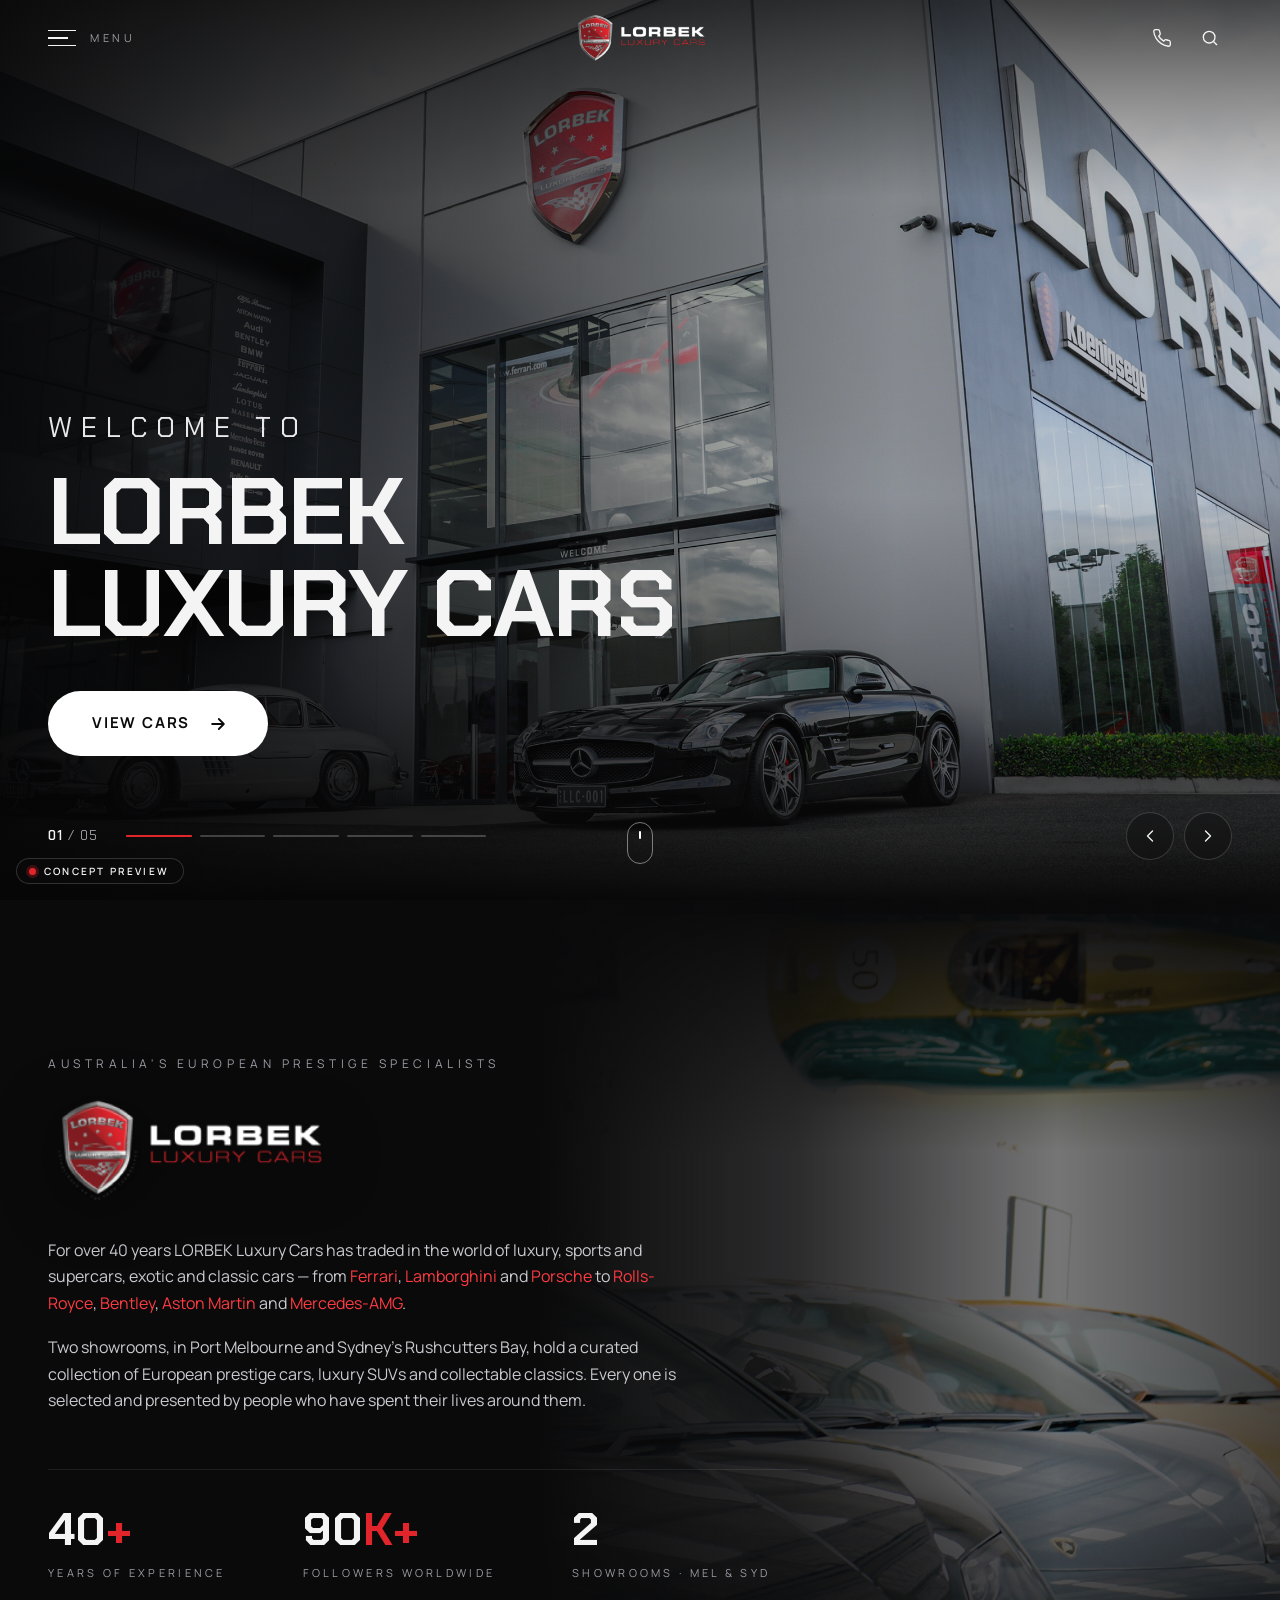
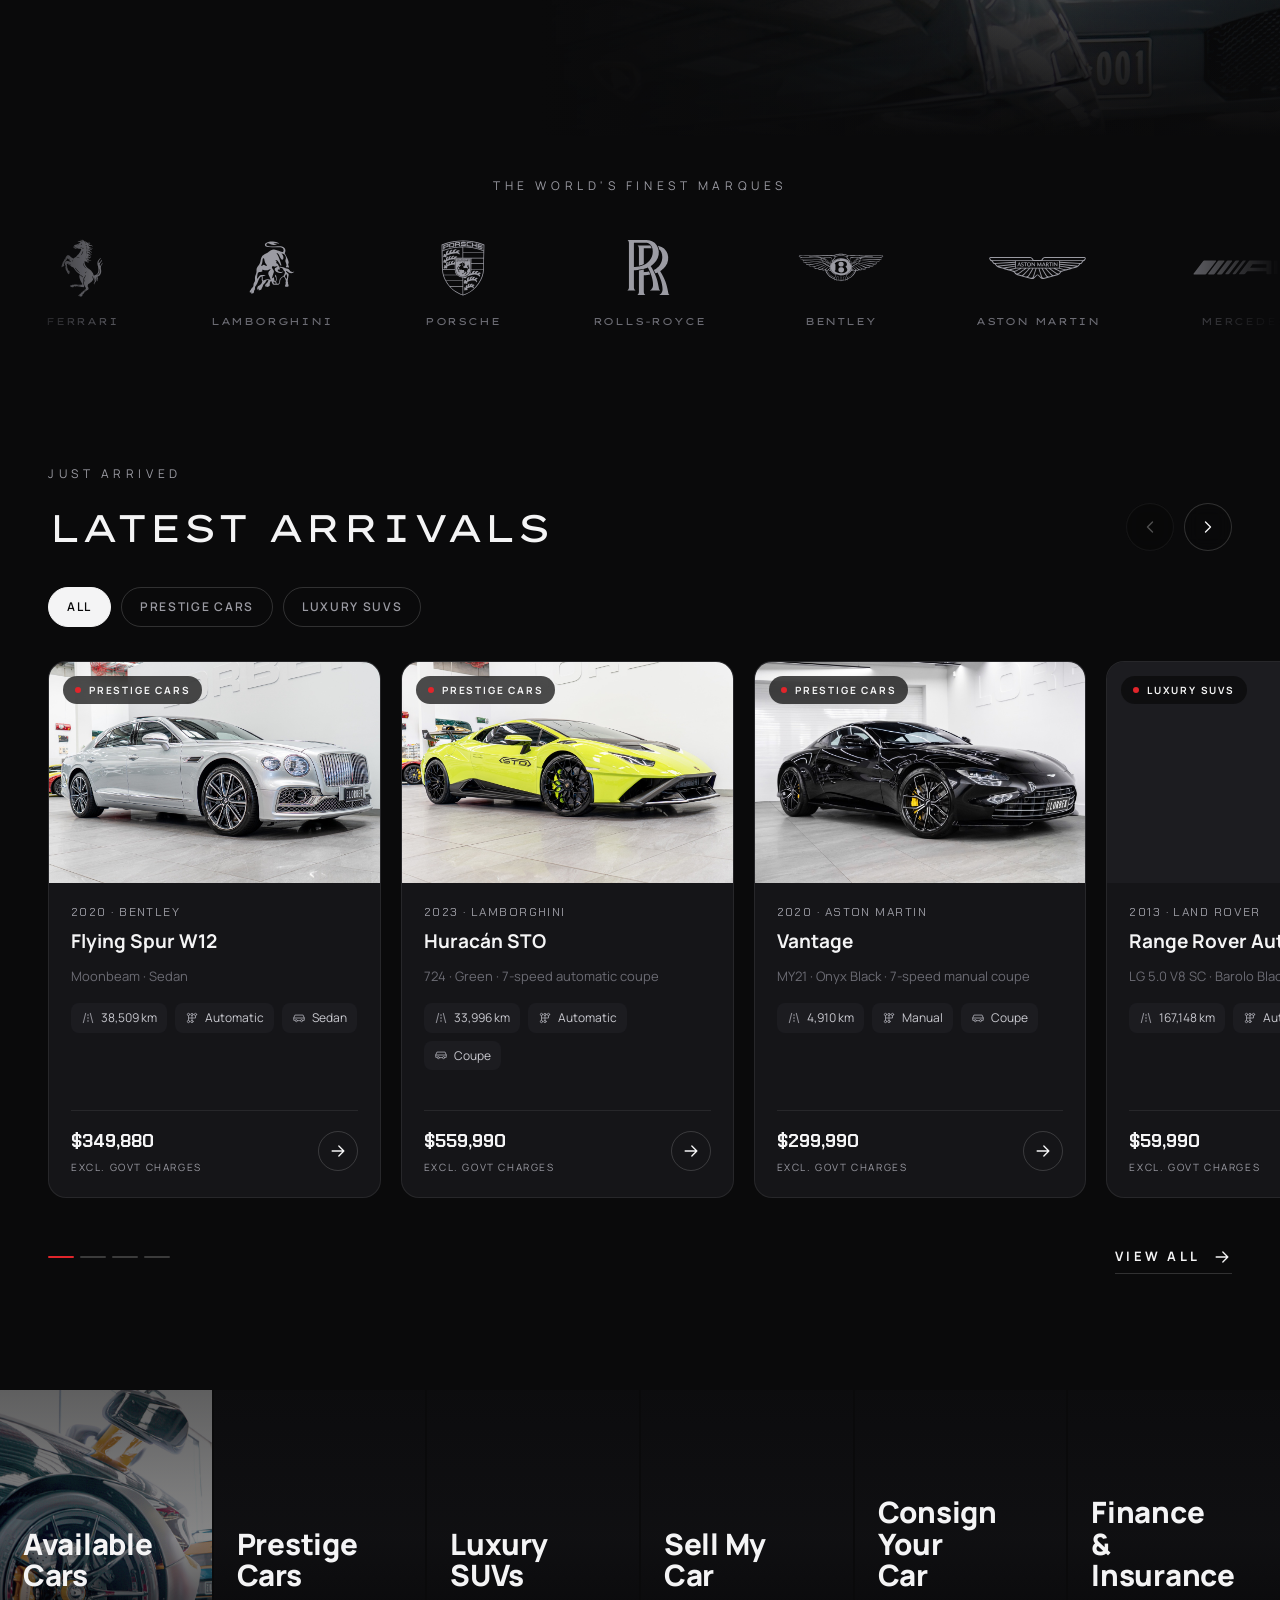
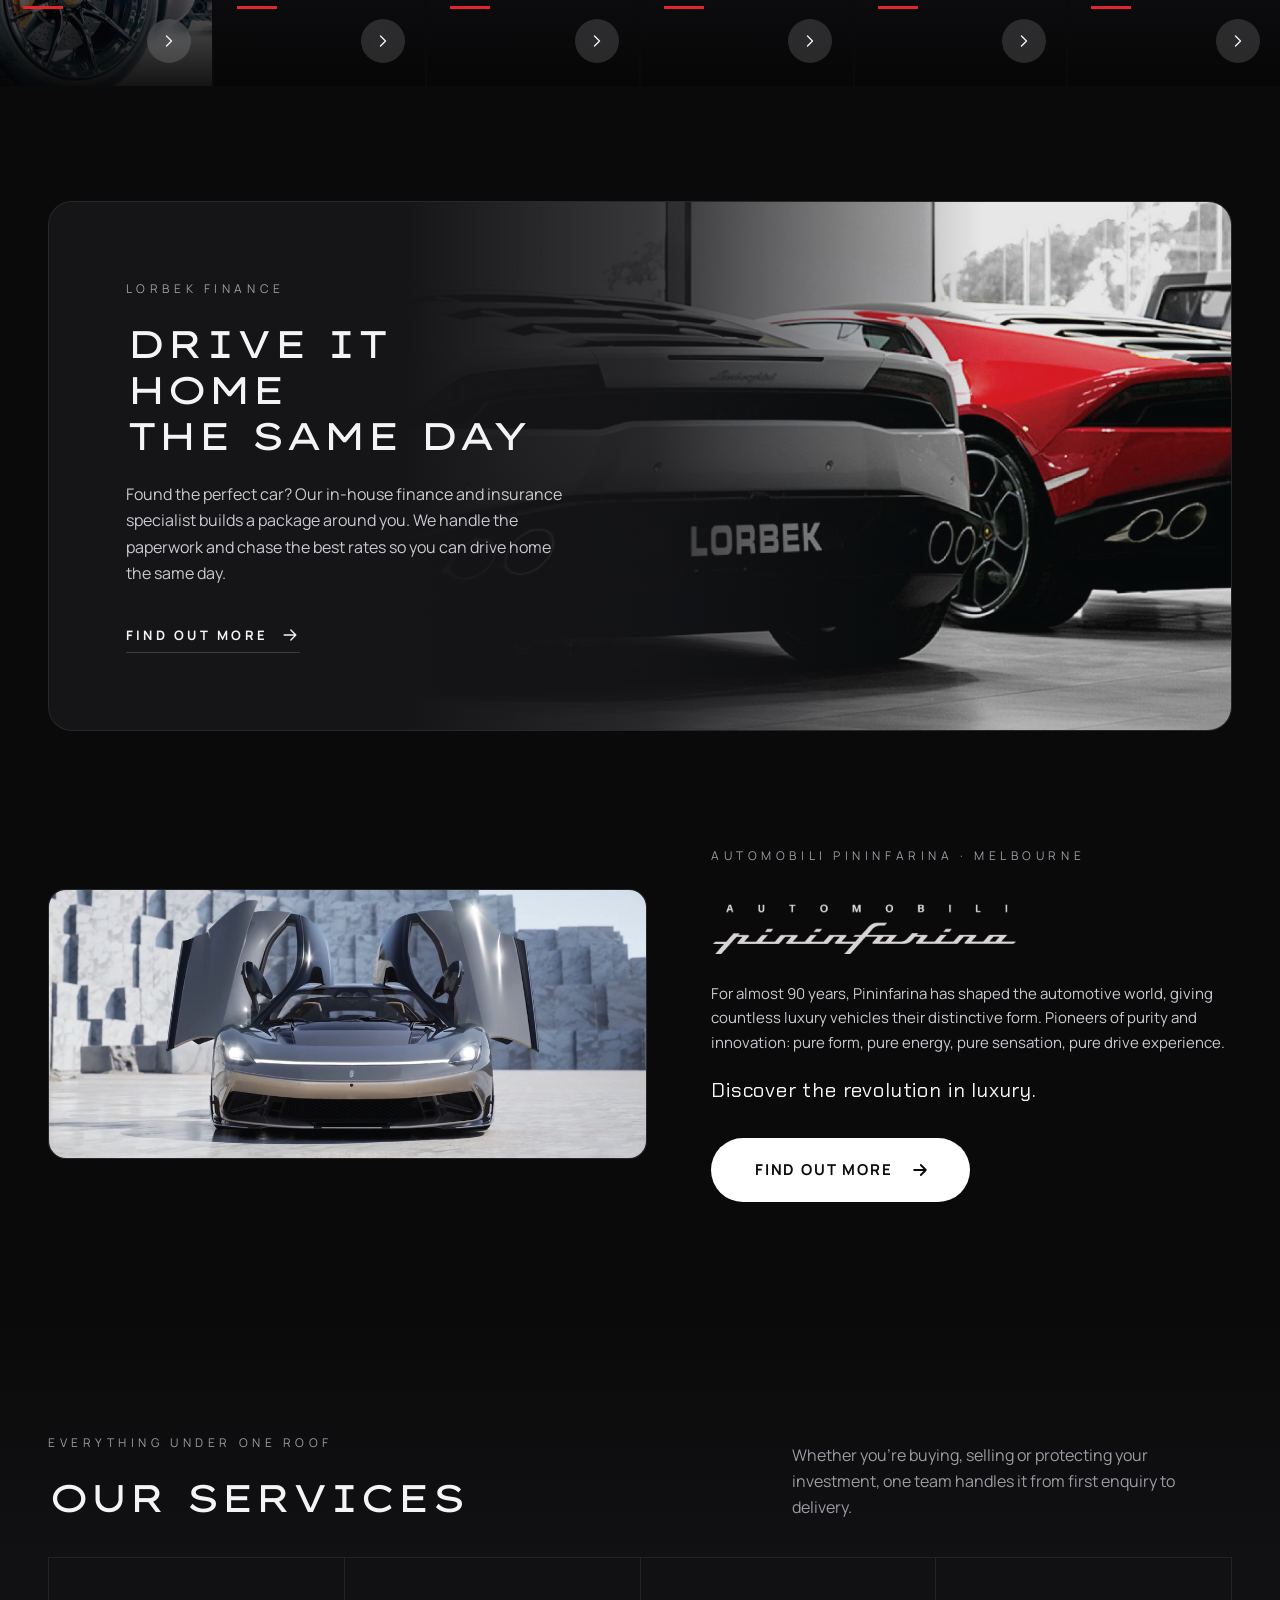
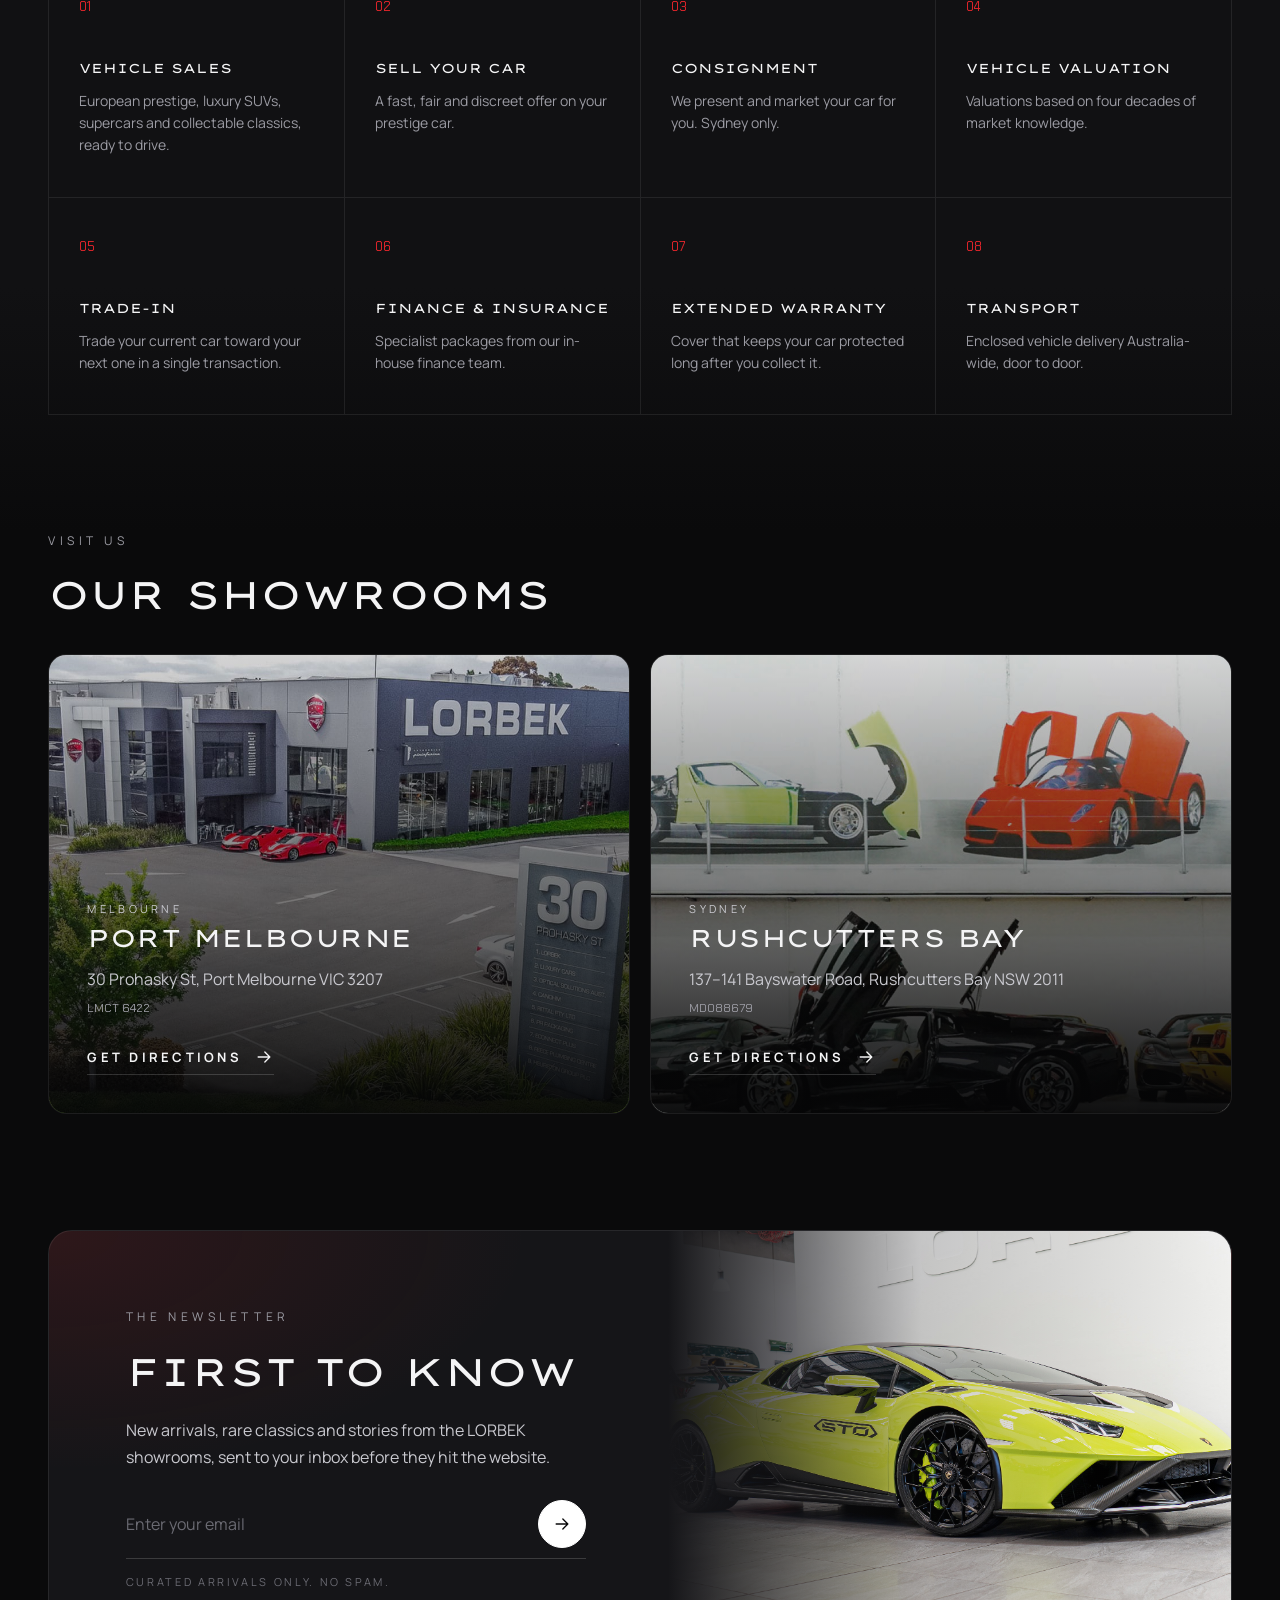
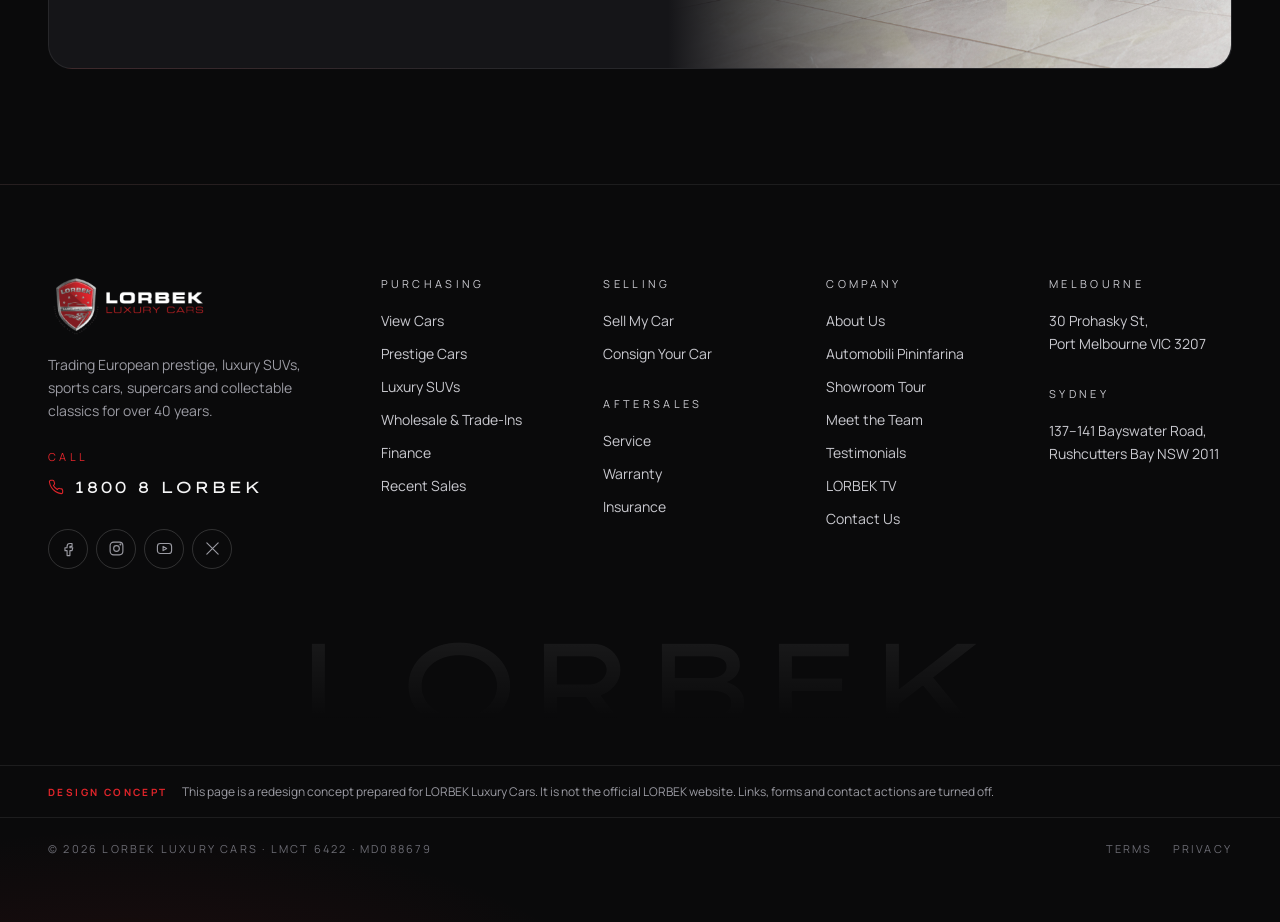
==== commit c9061d02: "Update : Website" ====
--- a/concept-share/index.html
+++ b/concept-share/index.html
@@ -11,6 +11,7 @@
   <link rel="preconnect" href="https://fonts.googleapis.com">
   <link rel="preconnect" href="https://fonts.gstatic.com" crossorigin>
   <link href="https://fonts.googleapis.com/css2?family=Lexend+Zetta:wght@300;400;500&family=Chakra+Petch:wght@300;400;600;700&family=Manrope:wght@300;400;600;700;800&display=swap" rel="stylesheet">
+  <link rel="preload" as="image" href="assets/img/hero/showroom-sls.jpg" fetchpriority="high">
   <link rel="stylesheet" href="assets/css/styles.css">
 </head>
 <body>
@@ -123,10 +124,10 @@
     <!-- ============ ABOUT ============ -->
     <section class="about" id="about">
       <div class="about__media" aria-hidden="true">
-        <img src="assets/img/hero/hp-banner6.jpg" alt="" loading="lazy">
+        <img src="assets/img/hero/showroom-gallardo.jpg" alt="" loading="lazy" decoding="async">
       </div>
       <div class="container about__inner">
-        <p class="eyebrow reveal"><i></i>Australia's European prestige specialists</p>
+        <p class="eyebrow reveal">Australia's European prestige specialists</p>
         <h2 class="about__logo reveal"><img src="assets/img/logo.png" alt="LORBEK Luxury Cars" width="240" height="90"></h2>
         <div class="about__copy reveal">
           <p>For over 40 years LORBEK Luxury Cars has traded in the world of luxury, sports and supercars, exotic and classic cars — from <a href="#arrivals">Ferrari</a>, <a href="#arrivals">Lamborghini</a> and <a href="#arrivals">Porsche</a> to <a href="#arrivals">Rolls-Royce</a>, <a href="#arrivals">Bentley</a>, <a href="#arrivals">Aston Martin</a> and <a href="#arrivals">Mercedes-AMG</a>.</p>
@@ -142,7 +143,7 @@
 
     <!-- ============ BRANDS MARQUEE ============ -->
     <section class="brands" aria-label="Marques we trade">
-      <p class="eyebrow eyebrow--center reveal"><i></i>The world's finest marques<i></i></p>
+      <p class="eyebrow eyebrow--center reveal">The world's finest marques</p>
       <div class="marquee">
         <div class="marquee__track" id="marquee"></div>
       </div>
@@ -152,7 +153,7 @@
     <section class="arrivals" id="arrivals">
       <div class="container section-head">
         <div>
-          <p class="eyebrow reveal"><i></i>Just arrived</p>
+          <p class="eyebrow reveal">Just arrived</p>
           <h2 class="h2 reveal">Latest Arrivals</h2>
         </div>
         <div class="arrivals__controls">
@@ -178,32 +179,32 @@
     <!-- ============ CATEGORY TILES ============ -->
     <section class="tiles" id="categories" aria-label="Explore">
       <a class="tile reveal" href="#arrivals" data-filter-link="all">
-        <img src="assets/img/hero/hp-banner8.jpg" alt="" loading="lazy">
+        <img src="assets/img/hero/showroom-mclaren.jpg" alt="" loading="lazy" decoding="async" style="--fp: 30% 60%; --fp-wide: 40% 60%">
         <span class="tile__title">Available<br>Cars</span>
         <span class="tile__go"><svg viewBox="0 0 24 24"><path d="M9 6l6 6-6 6"/></svg></span>
       </a>
       <a class="tile reveal" href="#arrivals" data-filter-link="Prestige Cars">
-        <img src="assets/img/cars/sm/car4.jpg" alt="" loading="lazy">
+        <img src="assets/img/cars/car4.jpg" alt="" loading="lazy" decoding="async" style="--fp: 62% 55%">
         <span class="tile__title">Prestige<br>Cars</span>
         <span class="tile__go"><svg viewBox="0 0 24 24"><path d="M9 6l6 6-6 6"/></svg></span>
       </a>
       <a class="tile reveal" href="#arrivals" data-filter-link="Luxury SUVs">
-        <img src="assets/img/cars/sm/car5.jpg" alt="" loading="lazy">
+        <img src="assets/img/cars/car5.jpg" alt="" loading="lazy" decoding="async" style="--fp: 60% 50%; --fp-wide: 50% 45%">
         <span class="tile__title">Luxury<br>SUVs</span>
         <span class="tile__go"><svg viewBox="0 0 24 24"><path d="M9 6l6 6-6 6"/></svg></span>
       </a>
       <a class="tile reveal" href="#services">
-        <img src="assets/img/hero/hp-banner4.jpg" alt="" loading="lazy">
+        <img src="assets/img/cars/car8.jpg" alt="" loading="lazy" decoding="async" style="--fp: 62% 55%">
         <span class="tile__title">Sell My<br>Car</span>
         <span class="tile__go"><svg viewBox="0 0 24 24"><path d="M9 6l6 6-6 6"/></svg></span>
       </a>
       <a class="tile reveal" href="#services">
-        <img src="assets/img/hero/hp-banner5.jpg" alt="" loading="lazy">
+        <img src="assets/img/hero/showroom-aston.jpg" alt="" loading="lazy" decoding="async" style="--fp: 22% 60%; --fp-wide: 35% 65%">
         <span class="tile__title">Consign<br>Your Car</span>
         <span class="tile__go"><svg viewBox="0 0 24 24"><path d="M9 6l6 6-6 6"/></svg></span>
       </a>
       <a class="tile reveal" href="#finance">
-        <img src="assets/img/cars/sm/car11.jpg" alt="" loading="lazy">
+        <img src="assets/img/cars/car11.jpg" alt="" loading="lazy" decoding="async" style="--fp: 70% 55%; --fp-wide: 52% 50%">
         <span class="tile__title">Finance &amp;<br>Insurance</span>
         <span class="tile__go"><svg viewBox="0 0 24 24"><path d="M9 6l6 6-6 6"/></svg></span>
       </a>
@@ -216,7 +217,7 @@
           <img src="assets/img/hero/hp-banner7.jpg" alt="" loading="lazy">
         </div>
         <div class="promo__body">
-          <p class="eyebrow"><i></i>LORBEK Finance</p>
+          <p class="eyebrow">LORBEK Finance</p>
           <h2 class="h2">Drive it home<br>the same day</h2>
           <p>Found the perfect car? Our in-house finance and insurance specialist builds a package around you. We handle the paperwork and chase the best rates so you can drive home the same day.</p>
           <a class="link-arrow" href="#contact">Find out more <svg viewBox="0 0 24 24"><path d="M5 12h14M13 6l6 6-6 6"/></svg></a>
@@ -226,20 +227,20 @@
 
 
     <!-- ============ AUTOMOBILI PININFARINA ============ -->
-    <section class="apf" id="pininfarina" aria-labelledby="apfTitle">
-      <div class="apf__media">
-        <img src="assets/img/pininfarina.png" alt="Automobili Pininfarina Battista with its doors raised" loading="lazy">
-      </div>
-      <div class="container apf__grid">
-        <div class="reveal">
-          <p class="eyebrow"><i></i>Automobili Pininfarina · Melbourne</p>
+    <section class="apf container" id="pininfarina" aria-labelledby="apfTitle">
+      <div class="apf__grid">
+        <div class="apf__media reveal">
+          <img src="assets/img/pininfarina.png" alt="Automobili Pininfarina Battista with its doors raised" width="1090" height="490" loading="lazy" decoding="async">
+        </div>
+        <div class="apf__body reveal">
+          <p class="eyebrow">Automobili Pininfarina · Melbourne</p>
           <h2 class="sr-only" id="apfTitle">Automobili Pininfarina</h2>
           <img class="apf__logo" src="assets/img/pininfarina-logo.png" alt="Automobili Pininfarina" width="400" height="65">
-        </div>
-        <div class="apf__copy reveal">
-          <p>For almost 90 years, Pininfarina has shaped the automotive world, giving countless luxury vehicles their distinctive form. Pioneers of purity and innovation: pure form, pure energy, pure sensation, pure drive experience.</p>
-          <p class="apf__lead">Discover the revolution in luxury.</p>
-          <a class="btn btn--pill" href="https://apf-melbourne.com.au/" target="_blank" rel="noopener">Find out more <svg viewBox="0 0 24 24"><path d="M5 12h14M13 6l6 6-6 6"/></svg></a>
+          <div class="apf__copy">
+            <p>For almost 90 years, Pininfarina has shaped the automotive world, giving countless luxury vehicles their distinctive form. Pioneers of purity and innovation: pure form, pure energy, pure sensation, pure drive experience.</p>
+            <p class="apf__lead">Discover the revolution in luxury.</p>
+            <a class="btn btn--pill" href="https://apf-melbourne.com.au/" target="_blank" rel="noopener">Find out more <svg viewBox="0 0 24 24"><path d="M5 12h14M13 6l6 6-6 6"/></svg></a>
+          </div>
         </div>
       </div>
     </section>
@@ -249,7 +250,7 @@
       <div class="container">
         <div class="section-head">
           <div>
-            <p class="eyebrow reveal"><i></i>Everything under one roof</p>
+            <p class="eyebrow reveal">Everything under one roof</p>
             <h2 class="h2 reveal">Our Services</h2>
           </div>
           <p class="section-head__note reveal">Whether you're buying, selling or protecting your investment, one team handles it from first enquiry to delivery.</p>
@@ -271,7 +272,7 @@
     <section class="showrooms container" id="showrooms">
       <div class="section-head">
         <div>
-          <p class="eyebrow reveal"><i></i>Visit us</p>
+          <p class="eyebrow reveal">Visit us</p>
           <h2 class="h2 reveal">Our Showrooms</h2>
         </div>
       </div>
@@ -303,7 +304,7 @@
     <section class="container" id="newsletter">
       <div class="news reveal">
         <div class="news__body">
-          <p class="eyebrow"><i></i>The newsletter</p>
+          <p class="eyebrow">The newsletter</p>
           <h2 class="h2">First to know</h2>
           <p>New arrivals, rare classics and stories from the LORBEK showrooms, sent to your inbox before they hit the website.</p>
           <form class="news__form" id="newsForm" novalidate>
@@ -314,7 +315,7 @@
           <p class="news__fine" id="newsMsg">Curated arrivals only. No spam.</p>
         </div>
         <div class="news__media" aria-hidden="true">
-          <img src="assets/img/cars/car3.jpg" alt="" loading="lazy">
+          <img src="assets/img/cars/car3.jpg" alt="" loading="lazy" decoding="async">
         </div>
       </div>
     </section>
--- a/concept-share/assets/css/styles.css
+++ b/concept-share/assets/css/styles.css
@@ -61,7 +61,6 @@
   font-size: 12px; font-weight: 400; letter-spacing: .38em; text-transform: uppercase;
   color: var(--muted);
 }
-.eyebrow i { display: block; width: 64px; height: 2px; background: var(--red); flex: none; }
 .eyebrow--center { justify-content: center; text-align: center; }
 .eyebrow-sm {
   margin: 0 0 8px;
@@ -215,9 +214,9 @@
 .hero__slides { position: absolute; inset: 0; }
 .slide { position: absolute; inset: 0; opacity: 0; transition: opacity 1.2s var(--ease); }
 .slide.is-active { opacity: 1; z-index: 1; }
-.slide img { width: 100%; height: 100%; object-fit: cover; transform: scale(1.12); filter: brightness(.85) contrast(1.05); }
+.slide img { width: 100%; height: 100%; object-fit: cover; object-position: var(--pos, 50% 50%); transform: scale(1.05); filter: brightness(.85) contrast(1.05); }
 .slide.is-active img { animation: kenburns 9s linear forwards; }
-@keyframes kenburns { from { transform: scale(1.12); } to { transform: scale(1.0); } }
+@keyframes kenburns { from { transform: scale(1.05); } to { transform: scale(1.0); } }
 .slide::after {
   content: ""; position: absolute; inset: 0;
   background:
@@ -298,13 +297,20 @@
 .marquee__track { display: flex; width: max-content; animation: marquee 48s linear infinite; }
 .marquee:hover .marquee__track { animation-play-state: paused; }
 .brand {
-  display: flex; flex-direction: column; align-items: center; gap: 12px;
-  padding: 24px clamp(26px, 3.5vw, 52px);
-  font-family: var(--f-display); font-size: clamp(12px, 1.05vw, 15px); letter-spacing: .02em; text-transform: uppercase;
-  color: var(--dim); white-space: nowrap; transition: color .3s;
-}
-.brand::before { content: ""; width: 6px; height: 6px; border: 1px solid currentColor; transform: rotate(45deg); }
+  display: grid; grid-template-rows: 64px auto; place-items: center; gap: 14px;
+  padding: 18px clamp(28px, 3.6vw, 56px);
+  color: var(--muted); white-space: nowrap; transition: color .3s;
+}
+.brand__logo {
+  display: block; width: calc(var(--lw) * var(--ls, 1)); height: calc(var(--lh) * var(--ls, 1));
+  background: currentColor;
+  -webkit-mask-position: center; mask-position: center;
+  -webkit-mask-size: contain; mask-size: contain;
+  -webkit-mask-repeat: no-repeat; mask-repeat: no-repeat;
+}
+.brand__name { font-family: var(--f-display); font-size: 10px; letter-spacing: .08em; text-transform: uppercase; color: var(--dim); transition: color .3s; }
 .brand:hover { color: var(--text); }
+.brand:hover .brand__name { color: var(--muted); }
 @keyframes marquee { to { transform: translateX(-50%); } }
 
 /* ==========================================================================
@@ -344,7 +350,15 @@
 .card:hover { border-color: var(--line-2); transform: translateY(-6px); box-shadow: 0 30px 60px -20px rgba(0, 0, 0, .8); }
 .card[hidden] { display: none; }
 .card__media { position: relative; aspect-ratio: 3 / 2; overflow: hidden; background: var(--surface-2); }
-.card__media img { width: 100%; height: 100%; object-fit: cover; transition: transform 1.1s var(--ease); }
+.card__media img {
+  position: absolute;
+  width: calc(var(--z, 1) * 100%); height: calc(var(--z, 1) * 100%); max-width: none;
+  left: calc(50% - var(--cx, .5) * var(--z, 1) * 100%);
+  top: calc(50% - var(--cy, .5) * var(--z, 1) * 100%);
+  object-fit: cover;
+  transform-origin: calc(var(--cx, .5) * 100%) calc(var(--cy, .5) * 100%);
+  transition: transform 1.1s var(--ease);
+}
 .card:hover .card__media img { transform: scale(1.06); }
 .card__badge {
   position: absolute; left: 14px; top: 14px;
@@ -380,11 +394,11 @@
   padding-bottom: clamp(70px, 9vw, 120px);
 }
 .tile { position: relative; aspect-ratio: 3 / 4.2; overflow: hidden; background: var(--surface); isolation: isolate; }
-.tile img { position: absolute; inset: 0; width: 100%; height: 100%; object-fit: cover; z-index: -2; transition: transform 1.2s var(--ease), filter .6s; filter: grayscale(.35) brightness(.8); }
+.tile img { position: absolute; inset: 0; width: 100%; height: 100%; object-fit: cover; object-position: var(--fp, 50% 50%); z-index: -2; transition: transform 1.2s var(--ease), filter .6s; filter: grayscale(.35) brightness(.8); }
 .tile::before { content: ""; position: absolute; inset: 0; z-index: -1; background: linear-gradient(0deg, rgba(5, 5, 6, .92) 0%, rgba(5, 5, 6, .35) 50%, rgba(5, 5, 6, .55) 100%); transition: opacity .5s; }
 .tile:hover img { transform: scale(1.08); filter: none; }
 .tile__title {
-  position: absolute; left: clamp(16px, 1.8vw, 28px); bottom: clamp(70px, 6vw, 92px);
+  position: absolute; left: clamp(16px, 1.8vw, 28px); bottom: clamp(70px, 6vw, 92px); right: 72px;
   font-size: clamp(22px, 2.3vw, 36px); font-weight: 800; line-height: 1.08; letter-spacing: -.01em;
 }
 .tile__title::after { content: ""; display: block; width: 40px; height: 3px; margin-top: 14px; background: var(--red); transition: width .5s var(--ease); }
@@ -416,18 +430,12 @@
    Automobili Pininfarina
    ========================================================================== */
 .apf { position: relative; padding-bottom: clamp(70px, 9vw, 120px); }
-.apf__media { position: relative; max-width: var(--max); margin-inline: auto; overflow: hidden; }
-.apf__media img { width: 100%; aspect-ratio: 1090 / 490; object-fit: cover; filter: brightness(.82) contrast(1.08) saturate(.9); transform: scale(1.06); transition: transform 1.6s var(--ease); }
-.apf:hover .apf__media img { transform: scale(1.0); }
-.apf__media::after {
-  content: ""; position: absolute; inset: 0;
-  background:
-    linear-gradient(0deg, var(--bg) 0%, rgba(10, 10, 11, .55) 22%, transparent 50%),
-    linear-gradient(90deg, var(--bg) 0%, transparent 14%, transparent 86%, var(--bg) 100%),
-    linear-gradient(180deg, var(--bg) 0%, transparent 18%);
-}
-.apf__grid { position: relative; margin-top: clamp(-70px, -4vw, -24px); display: grid; grid-template-columns: 1fr 1fr; gap: clamp(32px, 6vw, 96px); align-items: end; }
-.apf__logo { width: clamp(240px, 30vw, 420px); height: auto; filter: invert(1) brightness(1.6); opacity: .95; }
+.apf__grid { display: grid; grid-template-columns: minmax(0, 1.15fr) minmax(0, 1fr); gap: clamp(32px, 5vw, 80px); align-items: center; }
+.apf__media { position: relative; border-radius: var(--radius); overflow: hidden; border: 1px solid var(--line); background: var(--surface); max-width: 1090px; }
+.apf__media img { width: 100%; height: auto; aspect-ratio: 1090 / 490; object-fit: cover; transition: transform 1.6s var(--ease); }
+.apf__media:hover img { transform: scale(1.03); }
+.apf__body { display: grid; gap: 28px; align-content: center; min-width: 0; }
+.apf__logo { width: clamp(220px, 24vw, 360px); margin: -12px 0 0; height: auto; filter: invert(1) brightness(1.6); mix-blend-mode: screen; }
 .apf__copy p { margin: 0 0 18px; color: #c9c9cf; font-size: clamp(15px, 1.15vw, 18px); }
 .apf__copy .apf__lead { font-family: var(--f-mono); font-size: clamp(18px, 1.6vw, 24px); color: var(--text); letter-spacing: .04em; margin-bottom: 30px; }
 
@@ -521,6 +529,12 @@
    ========================================================================== */
 @media (max-width: 1180px) {
   .tiles { grid-template-columns: repeat(3, 1fr); }
+  .tile { aspect-ratio: 4 / 3; }
+  .tile img { object-position: var(--fp-wide, 50% 55%); }
+  .tile::before { background: linear-gradient(0deg, rgba(5, 5, 6, .9) 0%, rgba(5, 5, 6, .45) 38%, rgba(5, 5, 6, 0) 70%); }
+  .tile__title { bottom: 22px; font-size: clamp(20px, 2.6vw, 28px); }
+  .tile__title::after { margin-top: 10px; }
+  .tile__go { bottom: 20px; }
   .services__grid { grid-template-columns: repeat(2, 1fr); }
   .footer__grid { grid-template-columns: 1fr 1fr 1fr; }
   .footer__brand { grid-column: 1 / -1; }
@@ -532,6 +546,13 @@
   .menu-btn__label, .hide-sm { display: none; }
   .menu__body { grid-template-columns: 1fr; align-content: start; gap: 36px; }
   .menu__aside { border-left: 0; padding-left: 0; border-top: 1px solid var(--line); padding-top: 28px; }
+  .slide img { height: 72%; object-position: var(--mpos, var(--pos, 50% 50%)); transform: none; }
+  .slide.is-active img { animation: none; }
+  .slide::after {
+    background:
+      linear-gradient(0deg, var(--bg) 28%, rgba(10, 10, 11, .75) 40%, rgba(10, 10, 11, 0) 58%),
+      linear-gradient(180deg, rgba(0, 0, 0, .55) 0%, transparent 18%);
+  }
   .hero__content { bottom: 120px; }
   .hero__model { margin-bottom: 30px; }
   .btn--pill { padding: 16px 30px 16px 34px; font-size: 13px; }
@@ -541,6 +562,7 @@
   .about__media img { opacity: .28; }
   .arrivals__controls { display: none; }
   .tiles { grid-template-columns: repeat(2, 1fr); }
+  .brand { --ls: .78; grid-template-rows: 52px auto; }
   .promo, .news { grid-template-columns: 1fr; }
   .promo__media { inset: 0; }
   .promo__media img { opacity: .4; }
@@ -548,14 +570,17 @@
   .news__media { min-height: 240px; order: -1; }
   .news__media::after { background: linear-gradient(0deg, var(--surface) 0%, transparent 60%); }
   .showrooms__grid { grid-template-columns: 1fr; }
-  .apf__grid { grid-template-columns: 1fr; margin-top: -20px; }
-  .apf__media img { aspect-ratio: 4 / 3; }
+  .apf__grid { grid-template-columns: 1fr; }
   .room { min-height: 380px; }
   .footer__grid { grid-template-columns: 1fr 1fr; }
 }
+@media (max-width: 600px) {
+  .tiles { grid-template-columns: 1fr; gap: 2px; }
+  .tile { aspect-ratio: 16 / 10; }
+  .tile__title { font-size: 24px; }
+}
 @media (max-width: 520px) {
   .eyebrow { letter-spacing: .26em; font-size: 11px; gap: 12px; }
-  .eyebrow i { width: 36px; }
   .services__grid { grid-template-columns: 1fr; }
   .svc h3 { margin-top: 22px; }
   .stats { gap: 28px 36px; }
